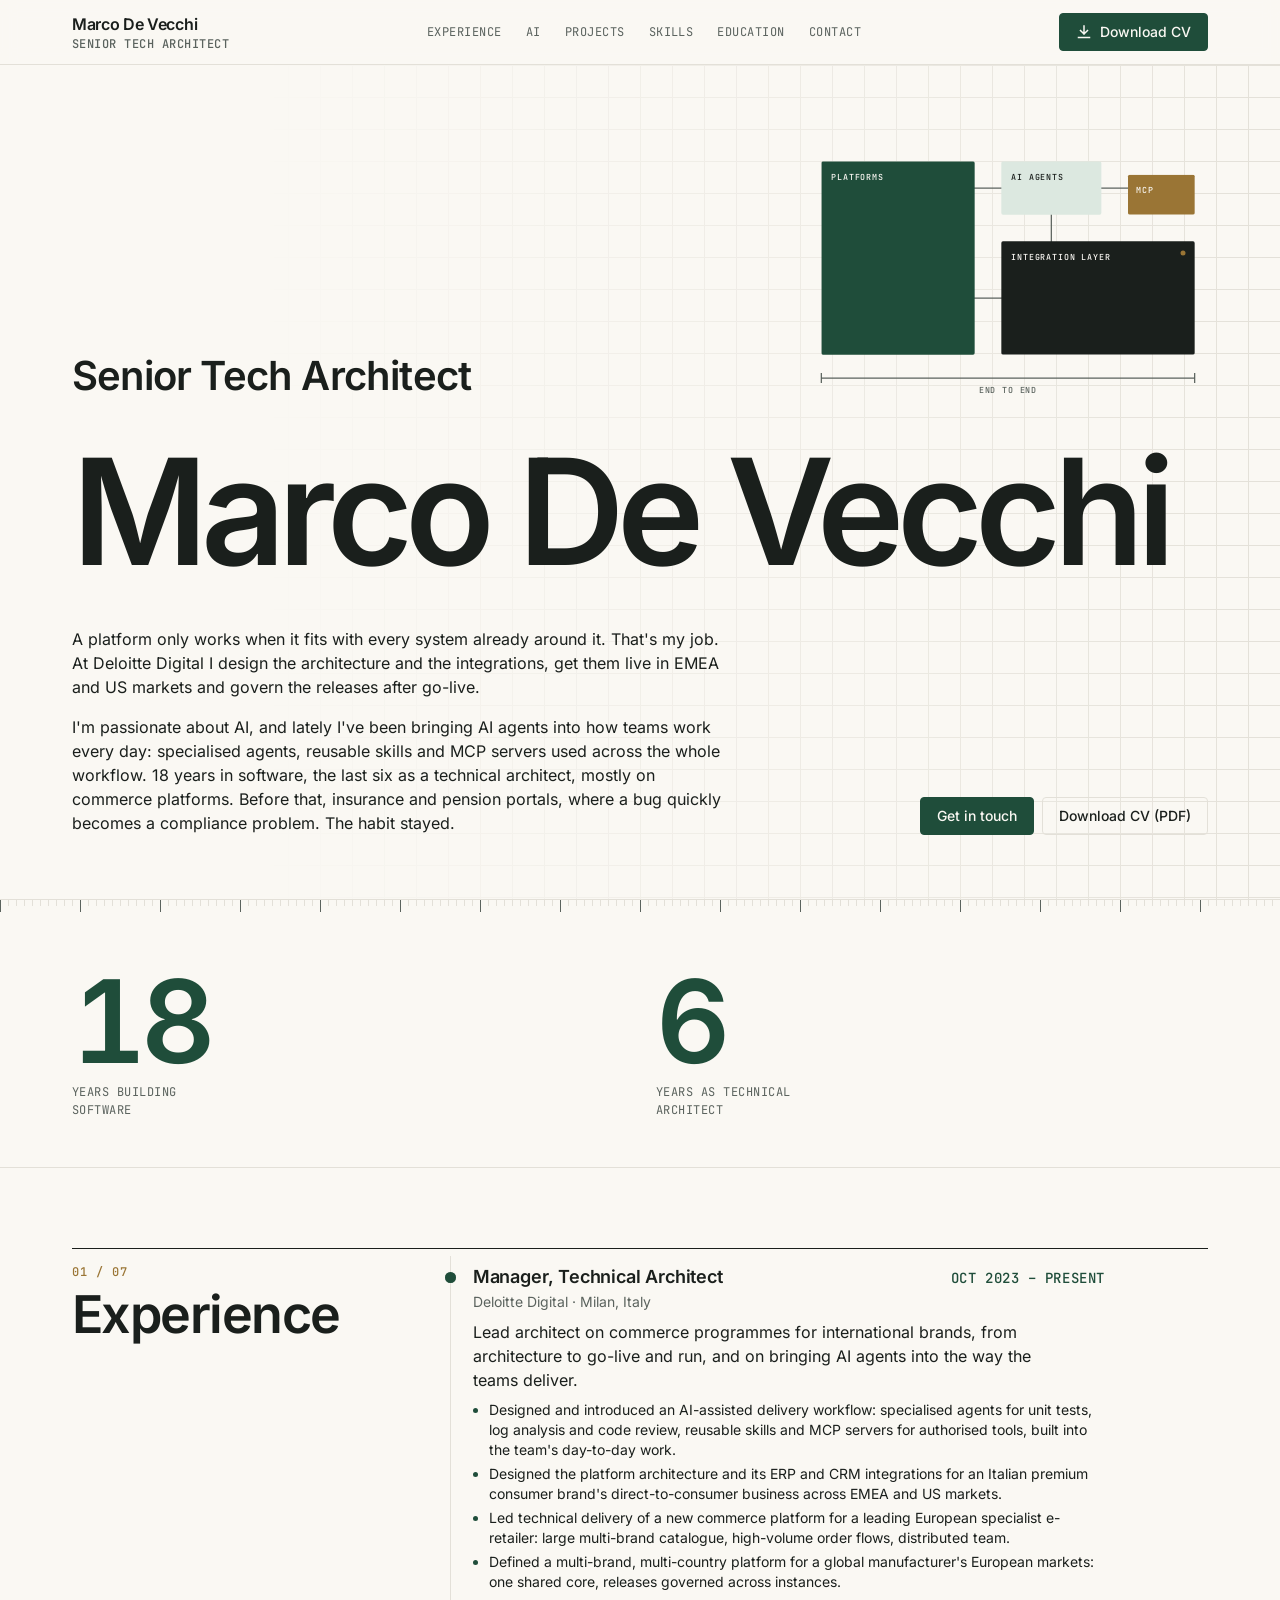
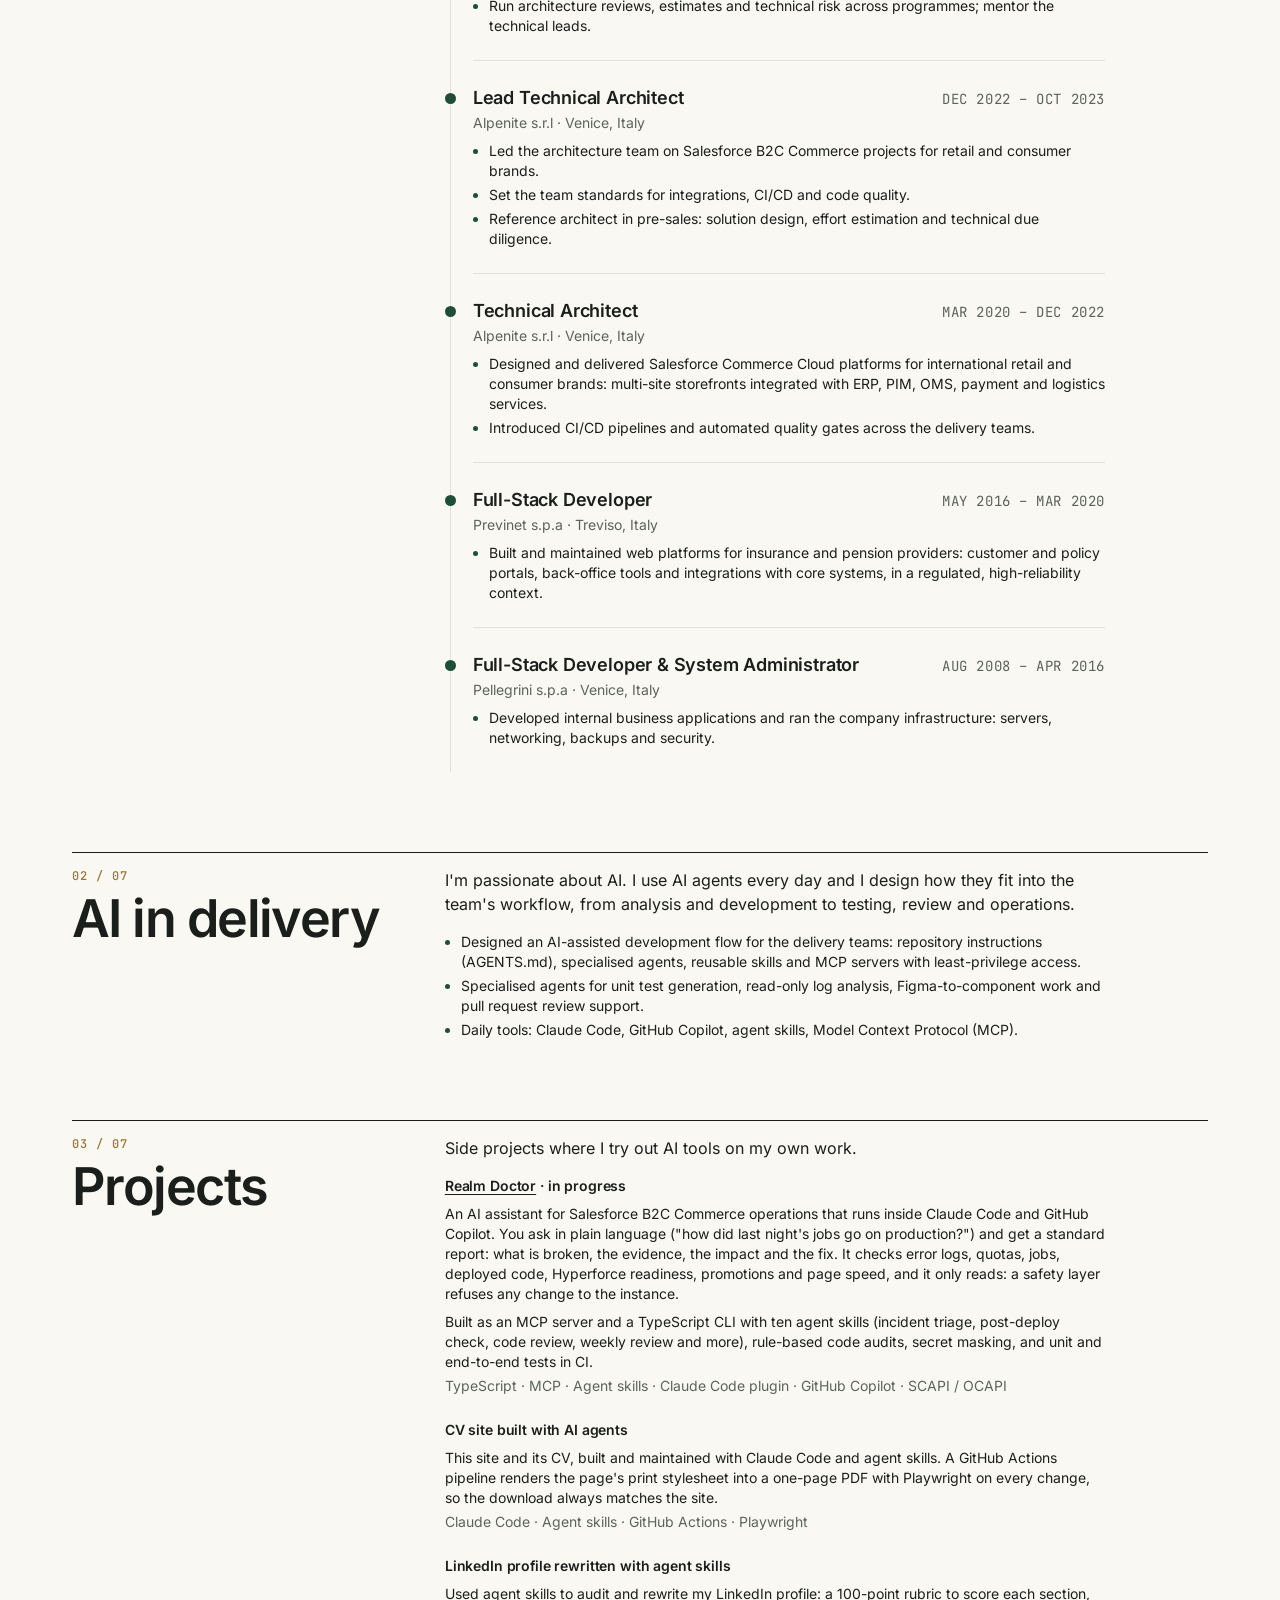
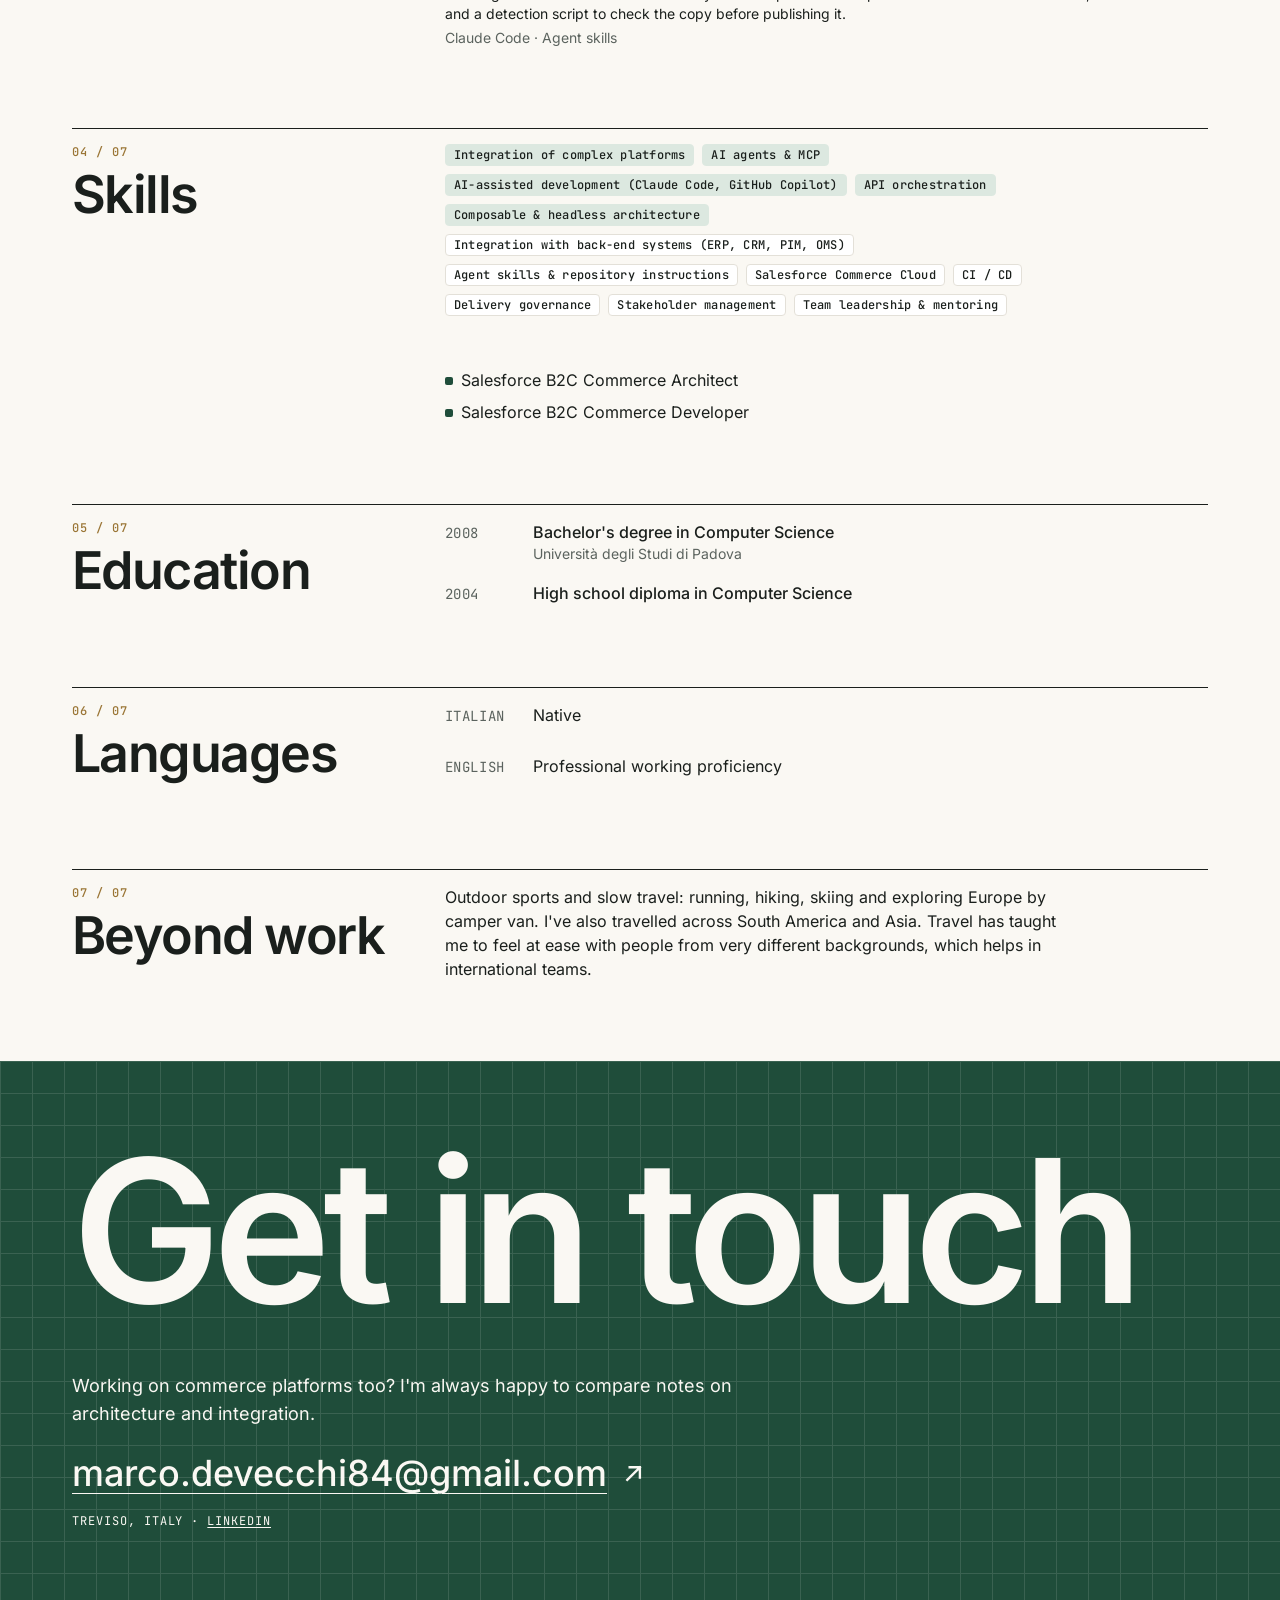
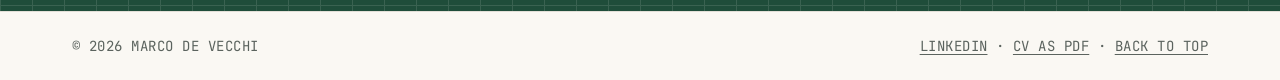
==== index.html @ 1b9f7e07 "Mention Realm Doctor in the PDF Print-only bullet under AI in delivery (the web page already has it " ====
<!doctype html>
<html lang="en">
<head>
  <meta charset="utf-8">
  <meta name="viewport" content="width=device-width, initial-scale=1">
  <title>Marco De Vecchi — Senior Tech Architect</title>
  <meta name="description" content="Marco De Vecchi, Senior Tech Architect at Deloitte Digital. Designs platform architecture and integrations for international brands and brings AI agents into software delivery. 18 years in software.">
  <meta name="author" content="Marco De Vecchi">
  <meta property="og:title" content="Marco De Vecchi — Senior Tech Architect">
  <meta property="og:description" content="Senior Tech Architect at Deloitte Digital: platform architecture, integration and AI-assisted delivery.">
  <meta property="og:type" content="profile">
  <meta property="og:url" content="https://m-devecchi.github.io/">
  <meta property="og:image" content="https://m-devecchi.github.io/og.png">
  <meta property="og:image:width" content="1200">
  <meta property="og:image:height" content="630">
  <meta name="twitter:card" content="summary_large_image">
  <meta name="twitter:title" content="Marco De Vecchi — Senior Tech Architect">
  <meta name="twitter:description" content="Senior Tech Architect at Deloitte Digital: platform architecture, integration and AI-assisted delivery.">
  <meta name="twitter:image" content="https://m-devecchi.github.io/og.png">
  <meta name="theme-color" content="#FAF8F3" media="(prefers-color-scheme: light)">
  <meta name="theme-color" content="#141815" media="(prefers-color-scheme: dark)">
  <link rel="icon" href="data:image/svg+xml,%3Csvg xmlns='http://www.w3.org/2000/svg' viewBox='0 0 32 32'%3E%3Crect width='32' height='32' rx='4' fill='%231F4D3A'/%3E%3Ctext x='16' y='22' text-anchor='middle' font-family='Inter,system-ui,sans-serif' font-size='16' font-weight='600' fill='%23FAF8F3'%3EMD%3C/text%3E%3C/svg%3E">
  <script>if ('IntersectionObserver' in window) document.documentElement.classList.add('js');</script>
  <link rel="stylesheet" href="fonts/inter.css">
  <link rel="stylesheet" href="fonts/jetbrains-mono.css">
  <link rel="stylesheet" href="styles.css">
  <script type="application/ld+json">
  {
    "@context": "https://schema.org",
    "@type": "Person",
    "name": "Marco De Vecchi",
    "jobTitle": "Senior Tech Architect",
    "email": "mailto:marco.devecchi84@gmail.com",
    "url": "https://m-devecchi.github.io/",
    "sameAs": ["https://www.linkedin.com/in/marcodevecchi/"],
    "address": { "@type": "PostalAddress", "addressLocality": "Treviso", "addressCountry": "IT" },
    "worksFor": { "@type": "Organization", "name": "Deloitte Digital" },
    "alumniOf": { "@type": "CollegeOrUniversity", "name": "Università degli Studi di Padova" },
    "knowsAbout": ["Systems integration", "AI agents", "Model Context Protocol", "API orchestration", "Composable architecture", "Salesforce Commerce Cloud", "CI/CD", "Technical leadership"]
  }
  </script>
</head>
<body>
  <a class="skip-link" href="#main">Skip to content</a>

  <header class="topbar">
    <div class="wrap">
      <a class="wordmark" href="#top">Marco De Vecchi<small>Senior Tech Architect</small></a>
      <nav class="nav" aria-label="Sections">
        <a href="#experience">Experience</a>
        <a href="#ai">AI</a>
        <a href="#projects">Projects</a>
        <a href="#skills">Skills</a>
        <a href="#education">Education</a>
        <a href="#contact">Contact</a>
      </nav>
      <a class="btn btn-primary" href="Marco_De_Vecchi_CV.pdf" download>
        <svg viewBox="0 0 16 16" aria-hidden="true"><path class="btn-arrow" d="M8 2v8M4.5 6.5 8 10l3.5-3.5"/><path d="M2.5 13.5h11"/></svg>
        Download CV
      </a>
    </div>
  </header>

  <main id="main">
    <section class="hero" id="top" aria-labelledby="name">
      <div class="hero-grid" aria-hidden="true"></div>
      <div class="hero-cross" aria-hidden="true"><i></i><i></i></div>
      <p class="hero-coords" aria-hidden="true">X 0000 · Y 0000</p>
      <div class="wrap">
        <h1 class="hero-name" id="name"><span class="word"><span>Marco</span></span> <span class="word"><span>De</span></span> <span class="word"><span>Vecchi</span></span></h1>
        <div class="hero-lede">
          <p class="hero-tagline">Senior Tech Architect</p>
        </div>
        <ul class="print-contacts" aria-hidden="true">
          <li>Treviso, Italy</li>
          <li>marco.devecchi84@gmail.com</li>
          <li>m-devecchi.github.io</li>
          <li>linkedin.com/in/marcodevecchi</li>
        </ul>
        <div class="hero-art" aria-hidden="true">
          <svg viewBox="0 0 480 300" width="480" height="300">
            <g data-depth="12">
              <path class="wire" pathLength="1" d="M192 48h48"/>
              <path class="wire" pathLength="1" d="M344 48h48"/>
              <path class="wire" pathLength="1" d="M192 180h48"/>
              <path class="wire" pathLength="1" d="M292 72v48"/>
              <path class="wire" pathLength="1" d="M16 276h448M16 270v12M464 270v12"/>
              <text class="label" x="240" y="294" text-anchor="middle">END TO END</text>
            </g>
            <g data-depth="10"><g class="node brand">
              <rect x="16" y="16" width="184" height="232" rx="2"/>
              <text x="28" y="38">PLATFORMS</text>
            </g></g>
            <g data-depth="18"><g class="node tint">
              <rect x="232" y="16" width="120" height="64" rx="2"/>
              <text x="244" y="38">AI AGENTS</text>
            </g></g>
            <g data-depth="26"><g class="node accent">
              <rect x="384" y="32" width="80" height="48" rx="2"/>
              <text x="394" y="54">MCP</text>
            </g></g>
            <g data-depth="14"><g class="node deep">
              <rect x="232" y="112" width="232" height="136" rx="2"/>
              <text x="244" y="134">INTEGRATION LAYER</text>
              <circle class="led" cx="450" cy="126" r="3"/>
            </g></g>
          </svg>
        </div>
        <div class="hero-body">
          <div class="hero-copy">
            <p class="hero-summary">
              A platform only works when it fits with every system already around it. That's my job.
              At Deloitte Digital I design the architecture and the integrations, get them live in EMEA
              and US markets and govern the releases after go-live.
            </p>
            <p class="hero-summary">
              I'm passionate about AI, and lately I've been bringing AI agents into how teams work every day:
              specialised agents, reusable skills and MCP servers used across the whole workflow.
              18 years in software, the last six as a technical architect, mostly on commerce platforms. Before that,
              insurance and pension portals, where a bug quickly becomes a compliance problem. The habit stayed.
            </p>
          </div>
          <div class="hero-actions">
            <a class="btn btn-primary" href="mailto:marco.devecchi84@gmail.com">Get in touch</a>
            <a class="btn btn-secondary" href="Marco_De_Vecchi_CV.pdf" download>Download CV (PDF)</a>
          </div>
        </div>
      </div>
    </section>

    <section class="metrics" aria-label="Key figures">
      <div class="wrap">
        <div data-reveal class="metric">
          <span class="metric-value"><span>18</span></span>
          <span class="metric-label">Years building software</span>
        </div>
        <div data-reveal class="metric">
          <span class="metric-value"><span>6</span></span>
          <span class="metric-label">Years as technical architect</span>
        </div>
      </div>
    </section>

    <section class="section" id="experience" aria-labelledby="experience-heading">
      <div class="wrap">
        <h2 data-reveal class="section-heading" id="experience-heading"><span>Experience</span></h2>
        <div class="section-body timeline">
          <article data-reveal class="exp exp-current">
            <div class="exp-head">
              <div>
                <h3 class="exp-role">Manager, Technical Architect</h3>
                <p class="exp-org">Deloitte Digital · Milan, Italy</p>
              </div>
              <p class="exp-period" data-scramble>Oct 2023 – present</p>
            </div>
            <p class="exp-summary">Lead architect on commerce programmes for international brands, from architecture to go-live and run, and on bringing AI agents into the way the teams deliver.</p>
            <ul class="exp-hl">
              <li>Designed and introduced an AI-assisted delivery workflow: specialised agents for unit tests, log analysis and code review, reusable skills and MCP servers for authorised tools, built into the team's day-to-day work.</li>
              <li>Designed the platform architecture and its ERP and CRM integrations for an Italian premium consumer brand's direct-to-consumer business across EMEA and US markets.</li>
              <li>Led technical delivery of a new commerce platform for a leading European specialist e-retailer: large multi-brand catalogue, high-volume order flows, distributed team.</li>
              <li>Defined a multi-brand, multi-country platform for a global manufacturer's European markets: one shared core, releases governed across instances.</li>
              <li>Run architecture reviews, estimates and technical risk across programmes; mentor the technical leads.</li>
            </ul>
          </article>
          <article data-reveal class="exp">
            <div class="exp-head">
              <div>
                <h3 class="exp-role">Lead Technical Architect</h3>
                <p class="exp-org">Alpenite s.r.l · Venice, Italy</p>
              </div>
              <p class="exp-period" data-scramble>Dec 2022 – Oct 2023</p>
            </div>
            <ul class="exp-hl">
              <li>Led the architecture team on Salesforce B2C Commerce projects for retail and consumer brands.</li>
              <li>Set the team standards for integrations, CI/CD and code quality.</li>
              <li>Reference architect in pre-sales: solution design, effort estimation and technical due diligence.</li>
            </ul>
          </article>
          <article data-reveal class="exp">
            <div class="exp-head">
              <div>
                <h3 class="exp-role">Technical Architect</h3>
                <p class="exp-org">Alpenite s.r.l · Venice, Italy</p>
              </div>
              <p class="exp-period" data-scramble>Mar 2020 – Dec 2022</p>
            </div>
            <ul class="exp-hl">
              <li>Designed and delivered Salesforce Commerce Cloud platforms for international retail and consumer brands: multi-site storefronts integrated with ERP, PIM, OMS, payment and logistics services.</li>
              <li>Introduced CI/CD pipelines and automated quality gates across the delivery teams.</li>
            </ul>
          </article>
          <article data-reveal class="exp exp-older">
            <div class="exp-head">
              <div>
                <h3 class="exp-role">Full-Stack Developer</h3>
                <p class="exp-org">Previnet s.p.a · Treviso, Italy</p>
              </div>
              <p class="exp-period" data-scramble>May 2016 – Mar 2020</p>
            </div>
            <ul class="exp-hl">
              <li>Built and maintained web platforms for insurance and pension providers: customer and policy portals, back-office tools and integrations with core systems, in a regulated, high-reliability context.</li>
            </ul>
          </article>
          <article data-reveal class="exp exp-older">
            <div class="exp-head">
              <div>
                <h3 class="exp-role">Full-Stack Developer &amp; System Administrator</h3>
                <p class="exp-org">Pellegrini s.p.a · Venice, Italy</p>
              </div>
              <p class="exp-period" data-scramble>Aug 2008 – Apr 2016</p>
            </div>
            <ul class="exp-hl">
              <li>Developed internal business applications and ran the company infrastructure: servers, networking, backups and security.</li>
            </ul>
          </article>
        </div>
      </div>
    </section>

    <section class="section" id="ai" aria-labelledby="ai-heading">
      <div class="wrap">
        <h2 data-reveal class="section-heading" id="ai-heading"><span>AI in delivery</span></h2>
        <div class="section-body">
          <p data-reveal class="ai-lede print-skip">I'm passionate about AI. I use AI agents every day and I design how they fit into the team's workflow, from analysis and development to testing, review and operations.</p>
          <ul data-reveal class="exp-hl">
            <li>Designed an AI-assisted development flow for the delivery teams: repository instructions (AGENTS.md), specialised agents, reusable skills and MCP servers with least-privilege access.</li>
            <li>Specialised agents for unit test generation, read-only log analysis, Figma-to-component work and pull request review support.</li>
            <li class="print-only">Side project, in progress: Realm Doctor, an AI assistant for SFCC operations in Claude Code and Copilot (MCP server, agent skills, read-only).</li>
            <li class="print-skip">Daily tools: Claude Code, GitHub Copilot, agent skills, Model Context Protocol (MCP).</li>
          </ul>
        </div>
      </div>
    </section>

    <section class="section print-skip" id="projects" aria-labelledby="projects-heading">
      <div class="wrap">
        <h2 data-reveal class="section-heading" id="projects-heading"><span>Projects</span></h2>
        <div class="section-body">
          <p data-reveal class="ai-lede">Side projects where I try out AI tools on my own work.</p>
          <div data-reveal class="project">
            <h3 class="subhead"><a href="https://github.com/m-devecchi/Realm-doctor">Realm Doctor</a> · in progress</h3>
            <p class="project-desc">An AI assistant for Salesforce B2C Commerce operations that runs inside Claude Code and GitHub Copilot. You ask in plain language ("how did last night's jobs go on production?") and get a standard report: what is broken, the evidence, the impact and the fix. It checks error logs, quotas, jobs, deployed code, Hyperforce readiness, promotions and page speed, and it only reads: a safety layer refuses any change to the instance.</p>
            <p class="project-desc">Built as an MCP server and a TypeScript CLI with ten agent skills (incident triage, post-deploy check, code review, weekly review and more), rule-based code audits, secret masking, and unit and end-to-end tests in CI.</p>
            <p class="exp-org">TypeScript · MCP · Agent skills · Claude Code plugin · GitHub Copilot · SCAPI / OCAPI</p>
          </div>
          <div data-reveal class="project">
            <h3 class="subhead">CV site built with AI agents</h3>
            <p class="project-desc">This site and its CV, built and maintained with Claude Code and agent skills. A GitHub Actions pipeline renders the page's print stylesheet into a one-page PDF with Playwright on every change, so the download always matches the site.</p>
            <p class="exp-org">Claude Code · Agent skills · GitHub Actions · Playwright</p>
          </div>
          <div data-reveal class="project">
            <h3 class="subhead">LinkedIn profile rewritten with agent skills</h3>
            <p class="project-desc">Used agent skills to audit and rewrite my LinkedIn profile: a 100-point rubric to score each section, and a detection script to check the copy before publishing it.</p>
            <p class="exp-org">Claude Code · Agent skills</p>
          </div>
        </div>
      </div>
    </section>

    <section class="section" id="skills" aria-labelledby="skills-heading">
      <div class="wrap">
        <h2 data-reveal class="section-heading" id="skills-heading"><span>Skills</span></h2>
        <div class="section-body">
          <ul data-reveal-children class="tags" aria-label="Skills">
            <li class="tag tag-core">Integration of complex platforms</li>
            <li class="tag tag-core">AI agents &amp; MCP</li>
            <li class="tag tag-core">AI-assisted development (Claude Code, GitHub Copilot)</li>
            <li class="tag tag-core">API orchestration</li>
            <li class="tag tag-core">Composable &amp; headless architecture</li>
            <li class="tag">Integration with back-end systems (ERP, CRM, PIM, OMS)</li>
            <li class="tag">Agent skills &amp; repository instructions</li>
            <li class="tag">Salesforce Commerce Cloud</li>
            <li class="tag">CI / CD</li>
            <li class="tag">Delivery governance</li>
            <li class="tag">Stakeholder management</li>
            <li class="tag">Team leadership &amp; mentoring</li>
          </ul>
          <h3 data-reveal class="subhead">Certifications</h3>
          <ul data-reveal class="cert-list">
            <li>Salesforce B2C Commerce Architect</li>
            <li>Salesforce B2C Commerce Developer</li>
          </ul>
        </div>
      </div>
    </section>

    <section class="section" id="education" aria-labelledby="education-heading">
      <div class="wrap">
        <h2 data-reveal class="section-heading" id="education-heading"><span>Education</span></h2>
        <div class="section-body rows">
          <div data-reveal class="row">
            <span class="row-key" data-scramble>2008</span>
            <div>
              <p class="row-title">Bachelor's degree in Computer Science</p>
              <p class="row-sub">Università degli Studi di Padova</p>
            </div>
          </div>
          <div data-reveal class="row">
            <span class="row-key" data-scramble>2004</span>
            <div>
              <p class="row-title">High school diploma in Computer Science</p>
            </div>
          </div>
        </div>
      </div>
    </section>

    <section class="section" id="languages" aria-labelledby="languages-heading">
      <div class="wrap">
        <h2 data-reveal class="section-heading" id="languages-heading"><span>Languages</span></h2>
        <div class="section-body rows">
          <div data-reveal class="row"><span class="row-key" data-scramble>Italian</span><p>Native</p></div>
          <div data-reveal class="row"><span class="row-key" data-scramble>English</span><p>Professional working proficiency</p></div>
        </div>
      </div>
    </section>

    <section class="section" id="interests" aria-labelledby="interests-heading">
      <div class="wrap">
        <h2 data-reveal class="section-heading" id="interests-heading"><span>Beyond work</span></h2>
        <div class="section-body">
          <p data-reveal>
            Outdoor sports and slow travel: running, hiking, skiing and exploring Europe by camper van.
            I've also travelled across South America and Asia. Travel has taught me to feel at ease with people
            from very different backgrounds, which helps in international teams.
          </p>
        </div>
      </div>
    </section>

    <section class="cta" id="contact" aria-labelledby="contact-heading">
      <div class="wrap">
        <h2 data-reveal class="cta-heading" id="contact-heading"><span>Get in touch</span></h2>
        <p data-reveal class="cta-lede">Working on commerce platforms too? I'm always happy to compare notes on architecture and integration.</p>
        <p data-reveal>
          <a class="cta-mail" href="mailto:marco.devecchi84@gmail.com">
            marco.devecchi84@gmail.com
            <svg viewBox="0 0 16 16" aria-hidden="true"><path d="M4 12 12 4M5.5 4H12v6.5"/></svg>
          </a>
        </p>
        <p data-reveal class="cta-meta">Treviso, Italy · <a href="https://www.linkedin.com/in/marcodevecchi/">LinkedIn</a></p>
      </div>
    </section>
  </main>

  <footer class="footer">
    <div class="wrap">
      <span>© <span id="year">2026</span> Marco De Vecchi</span>
      <span><a href="https://www.linkedin.com/in/marcodevecchi/">LinkedIn</a> · <a href="Marco_De_Vecchi_CV.pdf" download>CV as PDF</a> · <a href="#top">Back to top</a></span>
    </div>
  </footer>
  <script>
    document.getElementById('year').textContent = new Date().getFullYear();

    if (document.documentElement.classList.contains('js')) {
      const calm = matchMedia('(prefers-reduced-motion: reduce)');

      // Mono labels decode from noise when they first appear
      const glyphs = 'ABCDEFGHJKLMNPQRSTUVWXYZ0123456789/_#';
      function scramble(el) {
        if (calm.matches) return;
        const text = el.textContent, start = performance.now(), duration = 500 + text.length * 20;
        let last = 0;
        (function tick(now) {
          const done = Math.floor((now - start) / duration * text.length);
          if (done >= text.length) { el.textContent = text; return; }
          if (now - last > 40) {
            last = now;
            el.textContent = text.slice(0, done) + [...text.slice(done)]
              .map((ch) => /\s/.test(ch) ? ch : glyphs[Math.random() * glyphs.length | 0]).join('');
          }
          requestAnimationFrame(tick);
        })(start);
      }

      // Reveal on scroll, once. Elements that enter together cascade.
      const revealer = new IntersectionObserver((entries) => {
        let i = 0;
        for (const entry of entries) {
          if (!entry.isIntersecting) continue;
          entry.target.style.transitionDelay = `${Math.min(i++, 5) * 60}ms`;
          entry.target.dataset.visible = '';
          entry.target.querySelectorAll('[data-scramble]').forEach(scramble);
          revealer.unobserve(entry.target);
        }
      }, { rootMargin: '0px 0px -40px 0px', threshold: 0.1 });
      document.querySelectorAll('[data-reveal], [data-reveal-children]').forEach((el) => revealer.observe(el));
      document.querySelectorAll('[data-reveal-children] > *').forEach((el, i) => el.style.setProperty('--i', i));

      // Mark the section being read in the top bar
      const links = new Map([...document.querySelectorAll('.nav a')].map((a) => [a.hash.slice(1), a]));
      const setCurrent = (id) => links.forEach((a, key) => key === id ? a.setAttribute('aria-current', 'true') : a.removeAttribute('aria-current'));
      const spy = new IntersectionObserver((entries) => {
        for (const entry of entries) if (entry.isIntersecting) setCurrent(entry.target.id);
      }, { rootMargin: '-45% 0px -55% 0px' });
      document.querySelectorAll('main > section').forEach((section) => spy.observe(section));
      // Scroll- and pointer-linked motion: the timeline fills as it is read, the diagram
      // drifts in layers, and a drafting crosshair tracks the pointer over the hero
      const hero = document.querySelector('.hero');
      const grid = hero.querySelector('.hero-grid');
      const [crossX, crossY] = hero.querySelectorAll('.hero-cross i');
      const coords = hero.querySelector('.hero-coords');
      const layers = [...document.querySelectorAll('.hero-art [data-depth]')];
      const timeline = document.querySelector('.timeline');
      const fill = timeline.appendChild(Object.assign(document.createElement('span'), { className: 'timeline-fill' }));
      let targetX = 0, targetY = 0, x = 0, y = 0, raf = 0;
      const request = () => { raf ||= requestAnimationFrame(render); };
      function render() {
        raf = 0;
        x += (targetX - x) * 0.1;
        y += (targetY - y) * 0.1;
        const drift = calm.matches ? 0 : scrollY * 0.002;
        for (const layer of layers) {
          const depth = +layer.dataset.depth;
          layer.style.transform = `translate(${(x * depth).toFixed(2)}px, ${((y - drift) * depth).toFixed(2)}px)`;
        }
        const box = timeline.getBoundingClientRect();
        const read = Math.min(1, Math.max(0, (innerHeight * 0.6 - box.top) / box.height));
        fill.style.transform = `scaleY(${read.toFixed(4)})`;
        if (Math.abs(targetX - x) + Math.abs(targetY - y) > 0.002) request();
      }
      addEventListener('scroll', request, { passive: true });
      addEventListener('resize', request);
      hero.addEventListener('pointermove', (event) => {
        if (calm.matches || event.pointerType !== 'mouse') return;
        const box = hero.getBoundingClientRect();
        const px = event.clientX - box.left, py = event.clientY - box.top;
        targetX = px / box.width - 0.5;
        targetY = py / box.height - 0.5;
        grid.style.setProperty('--mx', `${px}px`);
        grid.style.setProperty('--my', `${py}px`);
        crossX.style.transform = `translateX(${px}px)`;
        crossY.style.transform = `translateY(${py}px)`;
        coords.textContent = `X ${String(Math.round(px)).padStart(4, '0')} · Y ${String(Math.round(py)).padStart(4, '0')}`;
        hero.dataset.pointer = '';
        request();
      });
      hero.addEventListener('pointerleave', () => {
        targetX = targetY = 0;
        delete hero.dataset.pointer;
        request();
      });
      request();

      // The last section is too short to reach the middle of the viewport
      addEventListener('scroll', () => {
        if (innerHeight + scrollY >= document.documentElement.scrollHeight - 2) setCurrent('contact');
      }, { passive: true });
    }
  </script>
</body>
</html>
---- fonts/inter.css ----
/* Inter (latin subset), self-hosted. Source: @fontsource/inter 5.1.0, SIL Open Font License (see LICENSE.txt). */
@font-face { font-family: "Inter"; font-style: normal; font-weight: 400; font-display: swap; src: url("inter-latin-400.woff2") format("woff2"); }
@font-face { font-family: "Inter"; font-style: normal; font-weight: 500; font-display: swap; src: url("inter-latin-500.woff2") format("woff2"); }
@font-face { font-family: "Inter"; font-style: normal; font-weight: 600; font-display: swap; src: url("inter-latin-600.woff2") format("woff2"); }
---- fonts/jetbrains-mono.css ----
/* JetBrains Mono (latin subset), self-hosted. Source: @fontsource/jetbrains-mono 5.1.0, SIL Open Font License (see LICENSE-JetBrainsMono.txt). */
@font-face { font-family: "JetBrains Mono"; font-style: normal; font-weight: 400; font-display: swap; src: url("jetbrains-mono-latin-400.woff2") format("woff2"); }
@font-face { font-family: "JetBrains Mono"; font-style: normal; font-weight: 500; font-display: swap; src: url("jetbrains-mono-latin-500.woff2") format("woff2"); }
---- styles.css ----
/* Marco De Vecchi — CV website
   Tokens and rules come from the "Marco DeVecchi" design system:
   neutral-first, one brand green, hairlines instead of shadows, Inter throughout,
   with a system mono for the drafting-style annotations. */

:root {
  color-scheme: light dark;

  /* Colour (light theme) */
  --surface: #FAF8F3;
  --surface-raised: #FFFFFF;
  --ink: #1A1F1C;
  --ink-muted: #5B635E;
  --brand: #1F4D3A;
  --brand-soft: #DCE8E0;
  --on-brand: #FAF8F3;
  --accent: #9A7535;
  --line: #E3E0D8;
  --danger: #B3261E;

  /* Type */
  --font-sans: "Inter", system-ui, -apple-system, "Segoe UI", sans-serif;
  --font-mono: "JetBrains Mono", ui-monospace, "SF Mono", "Cascadia Mono", Menlo, Consolas, monospace;

  /* Spacing (4px base) */
  --space-1: 4px;
  --space-2: 8px;
  --space-4: 16px;
  --space-6: 24px;
  --space-8: 32px;
  --space-12: 48px;
  --space-16: 64px;
  --space-20: 80px;

  /* Radius */
  --radius-sm: 4px;
  --radius-md: 8px;
  --radius-lg: 12px;

  --measure: 66ch;
  --page: 1200px;
  --gutter: var(--space-4);

  /* Motion */
  --ease-out: cubic-bezier(0.23, 1, 0.32, 1);
  --ease-in-out: cubic-bezier(0.77, 0, 0.175, 1);
}

@media (prefers-color-scheme: dark) {
  :root:not([data-theme="light"]) {
    --surface: #141815;
    --surface-raised: #1C211E;
    --ink: #ECEFEA;
    --ink-muted: #A3ABA5;
    --brand: #8FC4A6;
    --brand-soft: #22362C;
    --on-brand: #141815;
    --accent: #D2B27A;
    --line: #2C332F;
    --danger: #F2A7A1;
  }
}

:root[data-theme="dark"] {
  --surface: #141815;
  --surface-raised: #1C211E;
  --ink: #ECEFEA;
  --ink-muted: #A3ABA5;
  --brand: #8FC4A6;
  --brand-soft: #22362C;
  --on-brand: #141815;
  --accent: #D2B27A;
  --line: #2C332F;
  --danger: #F2A7A1;
}

/* ---------- Base ---------- */

*, *::before, *::after { box-sizing: border-box; }

@media (prefers-reduced-motion: no-preference) {
  html { scroll-behavior: smooth; }
}
/* Anchors land below the sticky top bar */
[id] { scroll-margin-top: 80px; }

::selection { background: var(--brand-soft); color: var(--ink); }

body {
  margin: 0;
  font-family: var(--font-sans);
  font-size: 16px;
  line-height: 24px;
  color: var(--ink);
  background: var(--surface);
  -webkit-font-smoothing: antialiased;
  text-rendering: optimizeLegibility;
}

a { color: var(--brand); text-decoration-thickness: 1px; text-underline-offset: 3px; }
a:hover { text-decoration-thickness: 2px; }
a:focus-visible, button:focus-visible {
  outline: 2px solid var(--brand);
  outline-offset: 2px;
  border-radius: var(--radius-sm);
}

h1, h2, h3 { margin: 0; font-weight: 600; letter-spacing: -0.01em; text-wrap: balance; }
p { margin: 0; text-wrap: pretty; }
ul { margin: 0; padding: 0; list-style: none; }

.skip-link {
  position: absolute; left: var(--space-4); top: -100px;
  padding: var(--space-2) var(--space-4);
  background: var(--brand); color: var(--on-brand);
  border-radius: var(--radius-sm); z-index: 10;
}
.skip-link:focus { top: var(--space-4); }

.wrap {
  width: 100%;
  max-width: var(--page);
  margin: 0 auto;
  padding-left: var(--gutter);
  padding-right: var(--gutter);
}
@media (min-width: 720px) {
  :root { --gutter: var(--space-8); }
}

/* ---------- Top bar ---------- */

.topbar {
  position: sticky; top: 0; z-index: 5;
  background: color-mix(in srgb, var(--surface) 92%, transparent);
  backdrop-filter: blur(8px);
  border-bottom: 1px solid var(--line);
}
.topbar .wrap {
  display: flex; align-items: center; justify-content: space-between;
  gap: var(--space-4);
  min-height: 64px;
}
.wordmark {
  font-weight: 600; letter-spacing: -0.02em; color: var(--ink);
  text-decoration: none; white-space: nowrap;
}
.wordmark small {
  display: block; font-size: 12px; line-height: 16px; font-weight: 500;
  color: var(--ink-muted); letter-spacing: 0;
}
.nav { display: none; gap: var(--space-6); }
.nav a {
  position: relative;
  color: var(--ink-muted); text-decoration: none; font-size: 14px; line-height: 20px;
  transition: color 160ms ease;
}
.nav a::after {
  content: ""; position: absolute; left: 0; right: 0; bottom: -4px; height: 1px;
  background: var(--brand);
  transform: scaleX(0); transform-origin: left;
  transition: transform 200ms var(--ease-out);
}
.nav a[aria-current] { color: var(--ink); }
.nav a[aria-current]::after { transform: scaleX(1); }
@media (hover: hover) and (pointer: fine) {
  .nav a:hover { color: var(--brand); }
  .nav a:hover::after { transform: scaleX(1); }
}
@media (min-width: 720px) { .nav { display: flex; } }
/* Narrow phones: the name alone, so the download button always fits */
@media (max-width: 399.98px) { .wordmark small { display: none; } }

/* Buttons, as the design system's Website section describes them */
.btn {
  display: inline-flex; align-items: center; gap: var(--space-2);
  padding: var(--space-2) var(--space-4);
  font: inherit; font-size: 14px; line-height: 20px; font-weight: 500;
  border-radius: var(--radius-sm);
  text-decoration: none; cursor: pointer; white-space: nowrap;
  transition: transform 160ms var(--ease-out), filter 160ms ease, border-color 160ms ease;
}
.btn:active { transform: scale(0.97); }
.btn-primary { background: var(--brand); color: var(--on-brand); border: 1px solid var(--brand); }
.btn-primary:hover { filter: brightness(1.1); }
.btn-secondary { background: transparent; color: var(--ink); border: 1px solid var(--line); }
.btn-secondary:hover { border-color: var(--ink-muted); }
.btn svg { width: 16px; height: 16px; stroke: currentColor; fill: none; stroke-width: 1.5; stroke-linecap: square; }
.btn-arrow { transition: transform 200ms var(--ease-out); }
@media (hover: hover) and (pointer: fine) {
  .btn:hover .btn-arrow { transform: translateY(1.5px); }
}

/* ---------- Hero ---------- */

.hero { position: relative; padding: var(--space-12) 0; border-bottom: 1px solid var(--line); overflow: clip; }
/* Drafting grid, fading out towards the text; a brighter copy follows the pointer */
.hero-grid, .hero-grid::after {
  content: ""; position: absolute; inset: 0; pointer-events: none;
  background-image:
    linear-gradient(var(--grid, var(--line)) 1px, transparent 1px),
    linear-gradient(90deg, var(--grid, var(--line)) 1px, transparent 1px);
  background-size: 32px 32px;
}
.hero-grid {
  -webkit-mask-image: linear-gradient(to left, #000, transparent 80%);
  mask-image: linear-gradient(to left, #000, transparent 80%);
}
.hero-grid::after {
  --grid: var(--brand);
  opacity: 0; transition: opacity 300ms ease;
  -webkit-mask-image: radial-gradient(circle 220px at var(--mx, 50%) var(--my, 50%), #000, transparent);
  mask-image: radial-gradient(circle 220px at var(--mx, 50%) var(--my, 50%), #000, transparent);
}
.hero-cross, .hero-coords { opacity: 0; pointer-events: none; transition: opacity 200ms ease; }
.hero-cross i { position: absolute; top: 0; left: 0; background: var(--brand); opacity: 0.4; }
.hero-cross i:first-child { width: 1px; height: 100%; }
.hero-cross i:last-child { width: 100%; height: 1px; }
.hero-coords {
  position: absolute; top: var(--space-4); right: var(--gutter);
  font-family: var(--font-mono); font-size: 12px; line-height: 16px; letter-spacing: 0.08em;
  color: var(--brand); font-variant-numeric: tabular-nums;
}
@media (hover: hover) and (pointer: fine) {
  .hero[data-pointer] :is(.hero-cross, .hero-coords),
  .hero[data-pointer] .hero-grid::after { opacity: 1; }
}
.hero .wrap { position: relative; display: grid; gap: var(--space-8); }

.hero-name { font-size: 40px; line-height: 44px; letter-spacing: -0.02em; }
.hero-role {
  font-family: var(--font-mono); font-size: 13px; line-height: 20px; font-weight: 500;
  letter-spacing: 0.08em; text-transform: uppercase; color: var(--brand);
}
.hero-role::before {
  content: ""; display: inline-block; width: 8px; height: 8px; margin-right: var(--space-2);
  background: var(--accent);
}
.hero-tagline {
  margin-top: var(--space-2);
  font-size: 24px; line-height: 32px; font-weight: 600; letter-spacing: -0.01em;
  max-width: 24ch;
}
.hero-summary { max-width: var(--measure); color: var(--ink); }
.hero-summary + .hero-summary { margin-top: var(--space-4); }
.hero-actions { display: flex; flex-wrap: wrap; gap: var(--space-2); margin-top: var(--space-8); }

/* Cover art: the design system's modular blocks, drawn as the system diagram they stand for */
.hero-art { display: none; }
.hero-art svg { display: block; width: 100%; height: auto; overflow: visible; }
.hero-art text {
  font-family: var(--font-mono); font-size: 10px; font-weight: 500; letter-spacing: 0.1em;
  fill: var(--ink-muted);
}
.hero-art .brand rect { fill: var(--brand); }
.hero-art .tint rect { fill: var(--brand-soft); }
.hero-art .deep rect { fill: var(--ink); }
.hero-art .accent rect { fill: var(--accent); }
.hero-art .tint text { fill: var(--ink); }
.hero-art :is(.brand, .accent) text { fill: var(--on-brand); }
.hero-art .deep text { fill: var(--surface); }
.hero-art .deep text + text { opacity: 0.6; }
.hero-art .led { fill: var(--accent); }
.hero-art .wire { fill: none; stroke: var(--ink-muted); stroke-width: 1.5; }

@media screen {
  /* The name is set to fill the measure exactly: 7.7 is its width in ems at this tracking, plus a little air */
  .hero-name {
    font-size: calc((min(100vw, var(--page)) - 2 * var(--gutter)) / 7.7);
    line-height: 0.9; letter-spacing: -0.05em; white-space: nowrap;
  }
  /* Each word sits in its own mask so it can rise into view */
  .hero-name .word {
    display: inline-block; overflow: hidden; vertical-align: bottom;
    padding: 0.06em 0.05em 0.06em 0; margin: -0.06em -0.05em -0.06em 0;
  }
  .hero-name .word > span { display: inline-block; }
  .hero-tagline { font-size: clamp(24px, 3.2vw, 40px); line-height: 1.1; letter-spacing: -0.02em; max-width: 20ch; }
}
@media screen and (min-width: 880px) {
  .hero { display: flex; align-items: flex-end; min-height: min(calc(100dvh - 65px), 880px); padding: var(--space-16) 0; }
  .hero .wrap {
    grid-template-columns: minmax(0, 1fr) 400px;
    grid-template-areas: "lede art" "name name" "body body";
    gap: var(--space-12) var(--space-8); align-items: end;
  }
  .hero-name { grid-area: name; }
  .hero-lede { grid-area: lede; }
  .hero-art { display: block; grid-area: art; }
  .hero-body {
    grid-area: body;
    display: grid; grid-template-columns: minmax(0, 1fr) auto; gap: var(--space-8); align-items: end;
  }
  .hero-actions { margin-top: 0; }
}

/* Phones get their own composition rather than the desktop one squeezed: label, diagram,
   then the name stacked on two lines and set to the full width */
@media screen and (max-width: 879.98px) {
  .hero { padding: var(--space-8) 0 var(--space-12); }
  .hero .wrap { gap: var(--space-6); }
  .hero-grid {
    -webkit-mask-image: linear-gradient(to bottom, #000 30%, transparent 75%);
    mask-image: linear-gradient(to bottom, #000 30%, transparent 75%);
  }
  .hero-lede { display: contents; }
  .hero-role { order: 1; }
  .hero-art { display: block; order: 2; max-width: 440px; }
  .hero-art text { font-size: 13px; }
  .hero-name {
    order: 3; margin-top: var(--space-4);
    font-size: min(calc((100vw - 2 * var(--gutter)) / 4.6), 150px); white-space: normal;
  }
  .hero-name .word:first-child { display: block; width: max-content; }
  .hero-tagline { order: 4; margin-top: 0; font-size: clamp(24px, 7vw, 40px); max-width: 20ch; }
  .hero-body { order: 5; }
  .hero-actions .btn { flex: 1 1 100%; justify-content: center; padding: 14px var(--space-4); font-size: 16px; }
}

/* ---------- Metrics ---------- */

.metrics { padding: var(--space-8) 0; border-bottom: 1px solid var(--line); }
.metrics .wrap {
  display: grid; grid-template-columns: repeat(auto-fit, minmax(160px, 1fr));
  gap: var(--space-6) var(--space-8);
}
.metric { display: flex; flex-direction: column; gap: var(--space-1); }
.metric-value {
  font-size: 32px; line-height: 40px; font-weight: 600; letter-spacing: -0.02em;
  color: var(--brand); font-variant-numeric: tabular-nums;
}
.metric-accent .metric-value { color: var(--accent); }
.metric-label { font-size: 12px; line-height: 16px; font-weight: 500; color: var(--ink-muted); }
@media screen {
  .metrics { position: relative; padding: var(--space-16) 0 var(--space-12); }
  /* A ruler along the top edge */
  .metrics::before {
    content: ""; position: absolute; top: 0; left: 0; right: 0; height: 12px;
    background:
      repeating-linear-gradient(90deg, var(--ink-muted) 0 1px, transparent 1px 80px) 0 0 / 100% 12px no-repeat,
      repeating-linear-gradient(90deg, var(--line) 0 1px, transparent 1px 8px) 0 0 / 100% 6px no-repeat;
  }
  .metrics .wrap { grid-template-columns: repeat(auto-fit, minmax(140px, 1fr)); }
  .metric-value {
    display: block; overflow: hidden;
    font-size: clamp(64px, 9vw, 120px); line-height: 1; letter-spacing: -0.05em;
  }
  .metric-value > span { display: block; }
  .metric-label {
    font-family: var(--font-mono); font-size: 12px; line-height: 18px; font-weight: 400;
    letter-spacing: 0.04em; text-transform: uppercase; max-width: 24ch;
  }
}
@media screen and (max-width: 719.98px) {
  .metrics .wrap { grid-template-columns: 1fr 1fr; gap: var(--space-8) var(--space-4); }
  .metric-value { font-size: 24vw; }
}

/* ---------- Sections ---------- */

.section { padding: var(--space-12) 0 0; }
.section:last-of-type { padding-bottom: var(--space-12); }
.section .wrap {
  display: grid; gap: var(--space-4);
}
@media (min-width: 880px) {
  .section .wrap { grid-template-columns: 240px minmax(0, 1fr); gap: var(--space-8); }
}

.section-heading {
  padding-top: var(--space-2);
  border-top: 1px solid var(--line);
  font-size: 12px; line-height: 16px; font-weight: 600;
  letter-spacing: 0.08em; text-transform: uppercase; color: var(--ink-muted);
}
.section-body { max-width: var(--measure); }

/* On screen the headings become display type, numbered, and stay put while their section scrolls by */
@media screen {
  main { counter-reset: section; }
  .section { padding-top: var(--space-16); counter-increment: section; }
  .section-heading {
    overflow: hidden; padding: var(--space-4) 0 0.15em;
    font-size: clamp(32px, 4.4vw, 52px); line-height: 1.05;
    letter-spacing: -0.03em; text-transform: none; color: var(--ink);
  }
  .section .wrap { position: relative; }
  .section .wrap::before {
    content: ""; position: absolute; top: 0; left: var(--gutter); right: var(--gutter); height: 1px;
    background: var(--ink);
  }
  .section-heading, .section-body { border-top: 0; }
  .section-heading::before {
    content: counter(section, decimal-leading-zero) " / 07";
    display: block; margin-bottom: var(--space-2);
    font-family: var(--font-mono); font-weight: 500;
    font-size: 12px; line-height: 16px; letter-spacing: 0.08em;
    color: var(--accent); font-variant-numeric: tabular-nums;
  }
  .section-heading > span, .cta-heading > span { display: block; }
  .tag {
    padding: 6px 12px; border-radius: 2px;
    font-family: var(--font-mono); font-size: 12px; line-height: 20px; letter-spacing: 0.02em;
  }
  .tag-core { background: var(--brand); border-color: var(--brand); color: var(--on-brand); }
  .exp-period, .row-key, .nav a, .wordmark small, .footer {
    font-family: var(--font-mono); font-size: 12px; letter-spacing: 0.04em; text-transform: uppercase;
  }
  .row { grid-template-columns: 88px minmax(0, 1fr); }
}
@media screen and (max-width: 879.98px) {
  .section-heading { font-size: clamp(40px, 12vw, 56px); }
  .section-body { padding-top: var(--space-2); }
}
@media screen and (min-width: 880px) {
  .section { padding-top: var(--space-20); }
  .section .wrap { grid-template-columns: minmax(240px, 30%) minmax(0, 1fr); }
  .section-heading { position: sticky; top: 88px; align-self: start; }
  .section-body { padding-top: var(--space-4); }
}

/* Experience */
.exp { padding: var(--space-6) 0; }
.exp:first-child { padding-top: 0; }
.exp + .exp { border-top: 1px solid var(--line); }
.exp-head { display: flex; justify-content: space-between; align-items: baseline; gap: var(--space-4); flex-wrap: wrap; }
.exp-role { font-size: 18px; line-height: 26px; }
.exp-org { font-size: 14px; line-height: 20px; color: var(--ink-muted); margin-top: 2px; }
.exp-period {
  flex: none; font-size: 14px; line-height: 20px; color: var(--ink-muted);
  font-variant-numeric: tabular-nums;
}
.exp-current .exp-period { color: var(--brand); font-weight: 500; }
.exp-summary { margin-top: var(--space-2); }
.exp-hl { margin: var(--space-2) 0 0; padding-left: var(--space-4); list-style: disc; font-size: 14px; line-height: 20px; }
.exp-hl li { margin-top: var(--space-1); }
.exp-hl li::marker { color: var(--brand); }

/* Skills */
.tags { display: flex; flex-wrap: wrap; gap: var(--space-2); }
.tag {
  display: inline-block; padding: 2px var(--space-2);
  border: 1px solid var(--line); border-radius: var(--radius-sm);
  font-size: 12px; line-height: 16px; font-weight: 500;
  color: var(--ink); background: var(--surface-raised);
}
.tag-core { background: var(--brand-soft); border-color: var(--brand-soft); }
.tags + .subhead { margin-top: var(--space-6); }
.ai-lede { margin-bottom: var(--space-4); }
.print-only { display: none; }
.project + .project { margin-top: var(--space-6); }
.project-desc { font-size: 14px; line-height: 20px; }
.project .exp-org { margin-top: var(--space-1); }
.project-desc + .project-desc { margin-top: var(--space-2); }
.project .subhead a { color: inherit; text-decoration: underline; text-underline-offset: 3px; }
.subhead { font-size: 14px; line-height: 20px; font-weight: 600; margin-bottom: var(--space-2); }

/* Simple definition rows: education, languages, certifications */
.rows { display: grid; gap: var(--space-4); }
.row { display: grid; grid-template-columns: 72px minmax(0, 1fr); gap: var(--space-4); align-items: baseline; }
.row-key { font-size: 14px; line-height: 20px; color: var(--ink-muted); font-variant-numeric: tabular-nums; }
.row-title { font-weight: 500; }
.row-sub { font-size: 14px; line-height: 20px; color: var(--ink-muted); }

.cert-list li { display: flex; gap: var(--space-2); align-items: baseline; }
.cert-list li + li { margin-top: var(--space-2); }
.cert-list li::before {
  content: ""; flex: none; width: 8px; height: 8px; margin-top: 2px;
  background: var(--brand); border-radius: 2px; align-self: center;
}

/* Contact: the closing band */
.cta { padding-top: var(--space-12); }
.cta-heading {
  margin-bottom: var(--space-2);
  font-size: 12px; line-height: 16px; font-weight: 600;
  letter-spacing: 0.08em; text-transform: uppercase; color: var(--ink-muted);
}
.cta-mail svg {
  width: 0.7em; height: 0.7em; flex: none;
  stroke: currentColor; fill: none; stroke-width: 1.5; stroke-linecap: square;
  transition: transform 200ms var(--ease-out);
}
.cta-meta { font-size: 14px; line-height: 20px; color: var(--ink-muted); }
.cta-meta a { color: inherit; text-underline-offset: 0.2em; }
.cta-lede { max-width: var(--measure); margin-bottom: var(--space-4); }
.print-contacts { display: none; }
@media screen {
  .cta {
    margin-top: var(--space-20); padding: var(--space-20) 0;
    background: var(--brand); color: var(--on-brand);
    position: relative; overflow: hidden;
  }
  .cta::before {
    content: ""; position: absolute; inset: 0; pointer-events: none; opacity: 0.12;
    background-image:
      linear-gradient(var(--on-brand) 1px, transparent 1px),
      linear-gradient(90deg, var(--on-brand) 1px, transparent 1px);
    background-size: 32px 32px;
  }
  .cta .wrap { position: relative; }
  /* Same fitting as the name: 5.7 is this line's width in ems */
  .cta-heading {
    overflow: hidden; margin-bottom: var(--space-6); padding-bottom: 0.14em;
    font-size: calc((min(100vw, var(--page)) - 2 * var(--gutter)) / 5.7);
    line-height: 0.9; letter-spacing: -0.04em; text-transform: none; color: inherit;
    white-space: nowrap;
  }
  .cta-mail {
    display: inline-flex; align-items: center; gap: 0.4em;
    font-size: clamp(18px, 5.6vw, 36px); line-height: 1.2; font-weight: 500;
    color: inherit; text-underline-offset: 0.2em;
  }
  .cta-meta {
    margin-top: var(--space-4); color: inherit; opacity: 0.75;
    font-family: var(--font-mono); font-size: 12px; letter-spacing: 0.08em; text-transform: uppercase;
  }
  .cta-lede { margin-bottom: var(--space-6); font-size: 18px; line-height: 28px; opacity: 0.9; }
  .cta a:focus-visible { outline-color: currentColor; }
  .cta ::selection { background: var(--on-brand); color: var(--brand); }
  @media (max-width: 719.98px) {
    .cta { padding: var(--space-16) 0 var(--space-20); }
    .cta-heading { margin-bottom: var(--space-4); }
  }
  .footer { border-top: 0; }
}
@media (hover: hover) and (pointer: fine) {
  .cta-mail:hover svg { transform: translate(3px, -3px); }
}

/* ---------- Footer ---------- */

.footer { border-top: 1px solid var(--line); padding: var(--space-6) 0; }
.footer .wrap {
  display: flex; flex-wrap: wrap; justify-content: space-between; gap: var(--space-2);
  font-size: 14px; line-height: 20px; color: var(--ink-muted);
}
.footer a { color: inherit; }
.footer a:hover { color: var(--brand); }

/* ---------- Motion ----------
   Screen only, so print always gets the full page. Opacity carries every entrance;
   movement is added on top only when the reader hasn't asked for less of it. */

@keyframes enter { from { opacity: 0; transform: translate(var(--dx, 0px), var(--dy, 0px)); } }
@keyframes curtain { from { transform: scaleY(1); } }
@keyframes word-up { from { transform: translateY(110%); } }
@keyframes draw { from { stroke-dashoffset: 1; } }
@keyframes ping { to { transform: scale(3.2); opacity: 0; } }
@keyframes progress { to { transform: scaleX(1); } }
@keyframes blink { 50% { opacity: 0.15; } }
@keyframes sink { to { transform: translateY(18%); opacity: 0.15; } }

@media screen {
  /* Hero: the copy fades in after the curtain while the cover art assembles */
  .hero-name, .hero-role, .hero-tagline, .hero-summary, .hero-actions {
    animation: enter 900ms var(--ease-out) both;
  }
  .hero-name { animation-delay: 450ms; }
  .hero-role { animation-delay: 700ms; }
  .hero-tagline { animation-delay: 780ms; }
  .hero-summary { animation-delay: 860ms; }
  .hero-summary + .hero-summary { animation-delay: 920ms; }
  .hero-actions { animation-delay: 980ms; }

  .hero-art .node { animation: enter 1000ms var(--ease-out) both; }
  .hero-art .brand { animation-delay: 600ms; }
  .hero-art .tint { animation-delay: 720ms; }
  .hero-art .deep { animation-delay: 820ms; }
  .hero-art .accent { animation-delay: 940ms; }
  .hero-art .label { animation: enter 600ms var(--ease-out) 1900ms both; }

  /* Scroll reveals, switched on by the script at the end of the page */
  .js [data-reveal],
  .js [data-reveal-children] > * {
    opacity: 0;
    transition: opacity 700ms var(--ease-out), transform 900ms var(--ease-out);
  }
  .js [data-reveal-children] > * { transition-delay: calc(var(--i, 0) * 40ms); }
  .js [data-reveal][data-visible],
  .js [data-reveal-children][data-visible] > * { opacity: 1; }

  /* Experience as a timeline: a rail that fills as it is read, a marker per role */
  .timeline { position: relative; padding-left: 28px; }
  .timeline::before, .timeline-fill {
    content: ""; position: absolute; top: 8px; bottom: 0; left: 5px; width: 1px;
    background: var(--line);
  }
  .timeline-fill {
    left: 4px; width: 3px; border-radius: 2px; background: var(--brand);
    transform: scaleY(0); transform-origin: top;
  }
  .exp { position: relative; }
  .exp::before, .exp-current::after {
    content: ""; position: absolute; z-index: 1; left: -28px; top: 32px;
    width: 11px; height: 11px; border-radius: 50%;
  }
  .exp:first-child::before, .exp-current:first-child::after { top: 8px; }
  .exp::before {
    background: var(--surface); border: 2px solid var(--line);
    transition: background-color 400ms ease 300ms, border-color 400ms ease 300ms;
  }
  .js .exp[data-visible]::before, .exp-current::before { background: var(--brand); border-color: var(--brand); }
  .exp-current::after { background: var(--brand); opacity: 0; }

  /* Reading progress along the bottom edge of the top bar */
  @supports (animation-timeline: scroll()) {
    .topbar::after {
      content: ""; position: absolute; left: 0; right: 0; bottom: -1px; height: 2px;
      background: var(--brand);
      transform: scaleX(0); transform-origin: left;
      animation: progress linear both;
      animation-timeline: scroll(root);
    }
  }
}

@media screen and (prefers-reduced-motion: no-preference) {
  /* A curtain in the brand colour lifts off the page on load */
  body::before {
    content: ""; position: fixed; inset: 0; z-index: 20; pointer-events: none;
    background: var(--brand);
    transform: scaleY(0); transform-origin: top;
    animation: curtain 800ms var(--ease-in-out) 100ms both;
  }

  .hero-name { animation-name: none; }
  .hero-name .word > span { animation: word-up 1100ms var(--ease-out) both; }
  .hero-name .word:nth-child(1) > span { animation-delay: 500ms; }
  .hero-name .word:nth-child(2) > span { animation-delay: 590ms; }
  .hero-name .word:nth-child(3) > span { animation-delay: 680ms; }

  .hero-role, .hero-tagline, .hero-summary, .hero-actions { --dy: 32px; }
  .hero-art .brand { --dy: 80px; }
  .hero-art .tint { --dy: -60px; }
  .hero-art .deep { --dx: 80px; }
  .hero-art .accent { --dx: -48px; --dy: -24px; }

  .hero-art .wire { stroke-dasharray: 1; animation: draw 700ms var(--ease-in-out) both; }
  .hero-art .wire:nth-of-type(1) { animation-delay: 1300ms; }
  .hero-art .wire:nth-of-type(2) { animation-delay: 1400ms; }
  .hero-art .wire:nth-of-type(3) { animation-delay: 1500ms; }
  .hero-art .wire:nth-of-type(4) { animation-delay: 1600ms; }
  .hero-art .wire:nth-of-type(5) { animation-delay: 1700ms; animation-duration: 1100ms; }
  .hero-art .led { animation: blink 1.6s steps(2, jump-none) infinite; }

  /* Rules are drawn, not shown: section lines and the ruler extend from the left */
  .js .section .wrap::before { transform: scaleX(0); transform-origin: left; transition: transform 1200ms var(--ease-in-out); }
  .js .section:has([data-visible]) .wrap::before { transform: none; }
  .js .metrics::before { clip-path: inset(0 100% 0 0); transition: clip-path 1400ms var(--ease-in-out); }
  .js .metrics:has([data-visible])::before { clip-path: inset(0); }

  /* The name sinks back and dims as the hero scrolls away */
  @supports (animation-timeline: scroll()) {
    .hero-name {
      animation: sink linear both;
      animation-timeline: scroll(root);
      animation-range: 0 100vh;
    }
  }

  .js [data-reveal] { transform: translateY(32px); }
  .js [data-reveal-children] > * { transform: translateY(16px) scale(0.85); }
  .js [data-reveal][data-visible],
  .js [data-reveal-children][data-visible] > * { transform: none; }

  @media (max-width: 719.98px) {
    .js [data-reveal], .js [data-reveal-children] > * { transition-duration: 450ms, 600ms; }
    .js [data-reveal]:not([data-visible]) { transform: translateY(20px); }
  }

  /* Headings and figures rise out of a mask instead of fading */
  .js .section-heading[data-reveal], .js .cta-heading[data-reveal], .js .metric[data-reveal] { opacity: 1; transform: none; }
  .js .section-heading > span, .js .cta-heading > span, .js .metric-value > span {
    transform: translateY(115%);
    transition: transform 1000ms var(--ease-out);
  }
  .js .metric-label { opacity: 0; transition: opacity 700ms var(--ease-out) 300ms; }
  .js .metric:nth-child(2) .metric-value > span { transition-delay: 90ms; }
  .js .metric:nth-child(3) .metric-value > span { transition-delay: 180ms; }
  .js .metric:nth-child(4) .metric-value > span { transition-delay: 270ms; }
  .js [data-visible] > span, .js [data-visible] .metric-value > span { transform: none; }
  .js [data-visible] .metric-label { opacity: 1; }

  .exp-current::after { opacity: 0.5; animation: ping 2.4s var(--ease-out) infinite; }
}

/* ---------- Print: the page becomes the CV ---------- */

@media print {
  @page { size: A4; margin: 16mm 18mm; }
  :root {
    --surface: #FFFFFF; --surface-raised: #FFFFFF; --ink: #1A1F1C; --ink-muted: #5B635E;
    --brand: #1F4D3A; --brand-soft: #DCE8E0; --on-brand: #FFFFFF; --accent: #9A7535; --line: #E3E0D8;
  }
  body { font-size: 11pt; line-height: 1.4; }
  .topbar, .hero-actions, .hero-art, .footer, .skip-link { display: none !important; }
  .wrap { max-width: none; padding: 0; }
  .hero { padding: 0 0 var(--space-4); }
  .hero-grid, .hero-cross, .hero-coords, .cta-mail svg { display: none; }
  .hero-role::before { display: none; }
  .hero-name { font-size: 24pt; line-height: 1.1; }
  .hero-tagline { font-size: 14pt; line-height: 1.3; }
  .metrics { padding: var(--space-4) 0; }
  .section { padding-top: var(--space-6); }
  .section .wrap { grid-template-columns: 1fr; gap: var(--space-2); }
  .section-body { border-top: 0; padding-top: 0; }
  .exp, .row, .cert-list li { break-inside: avoid; }
  a { color: inherit; text-decoration: none; }

  /* The CV: two A4 pages, contacts in the header instead of the closing band */
  body { font-size: 10pt; line-height: 1.38; }
  .hero .wrap { position: relative; }
  .hero-name { font-size: 22pt; }
  .hero-tagline { max-width: none; font-size: 12pt; }
  .hero-summary, .section-body { max-width: none; }
  .print-contacts {
    display: block; position: absolute; top: 0; right: 0;
    margin: 0; padding: 0; list-style: none; text-align: right;
    font-size: 9pt; line-height: 1.5; color: var(--ink-muted);
  }
  .metrics { padding: var(--space-3, 12px) 0; }
  .metrics .wrap { grid-template-columns: repeat(4, minmax(0, 1fr)); gap: var(--space-4); }
  .metric-value { font-size: 18pt; line-height: 1.1; }
  .metric-label { font-size: 8pt; line-height: 1.3; }
  .section { padding-top: var(--space-4); }
  .exp { padding: var(--space-2) 0; }
  .cta { display: none; }

  /* One page: older roles keep title and dates only, the personal section stays on the site */
  body { font-size: 9.5pt; line-height: 1.32; }
  @page { margin: 12mm 14mm; }
  .hero { padding-bottom: var(--space-2); }
  .hero-summary + .hero-summary { margin-top: var(--space-2); }
  .metrics { padding: var(--space-2) 0; }
  .metric-value { font-size: 15pt; }
  .section { padding-top: var(--space-3, 12px); }
  .section-heading { padding-top: var(--space-1); }
  .exp { padding: var(--space-1) 0; }
  .exp-hl { font-size: 9pt; line-height: 1.3; margin-top: 2px; }
  .exp-hl li { margin-top: 1px; }
  .exp-summary { font-size: 9pt; }
  .exp-older .exp-hl, #interests { display: none; }
  .ai-lede { margin-bottom: var(--space-1); }
  .tags { gap: 4px; }
  .tag { font-size: 8pt; padding: 1px 6px; }
  .tags + .subhead { margin-top: var(--space-2); }
  .subhead { font-size: 9pt; margin-bottom: 2px; }
  .cert-list { display: flex; gap: var(--space-4); }
  .rows { display: flex; flex-wrap: wrap; gap: 0 var(--space-6); }
  .row { padding: 0; border: 0; }
  .print-skip, .metrics { display: none; }
  .exp-hl .print-only { display: list-item; }
  .hero-lede { margin-bottom: var(--space-1); }
  /* Short sections: heading on the left, content inline */
  #skills .wrap, #education .wrap, #languages .wrap { grid-template-columns: 96px minmax(0, 1fr); gap: var(--space-3, 12px); }
  .tags { display: block; }
  .tag { display: inline; padding: 0; border: 0; background: none; font-size: inherit; }
  .tag:not(:last-child)::after { content: " · "; color: var(--ink-muted); }
  .tag-core { font-weight: 500; }
  .row-sub { display: inline; }
  .row-sub::before { content: " · "; }
  .rows .row > div > p { display: inline; }
  .hero-body { margin-top: var(--space-2); }
  .exp-head > div { display: flex; flex-wrap: wrap; align-items: baseline; gap: 0 var(--space-2); }
  .exp-role { font-size: 11pt; line-height: 1.3; }
  .exp-org { font-size: 9pt; margin-top: 0; }
  .exp-org::before { content: "· "; }
  .exp-period { font-size: 9pt; }
  .exp-summary { margin-top: 2px; }
  .metric-label br { display: none; }
  .cert-list { margin: 0; }
  .cert-list li + li { margin-top: 0; }
  .hero-lede { margin-bottom: 0; }
  .hero-body, .hero-copy { margin-top: 4px; padding-top: 0; }
  .tags + .subhead { margin-top: 4px; }
  .hero .wrap { gap: var(--space-2); }
}
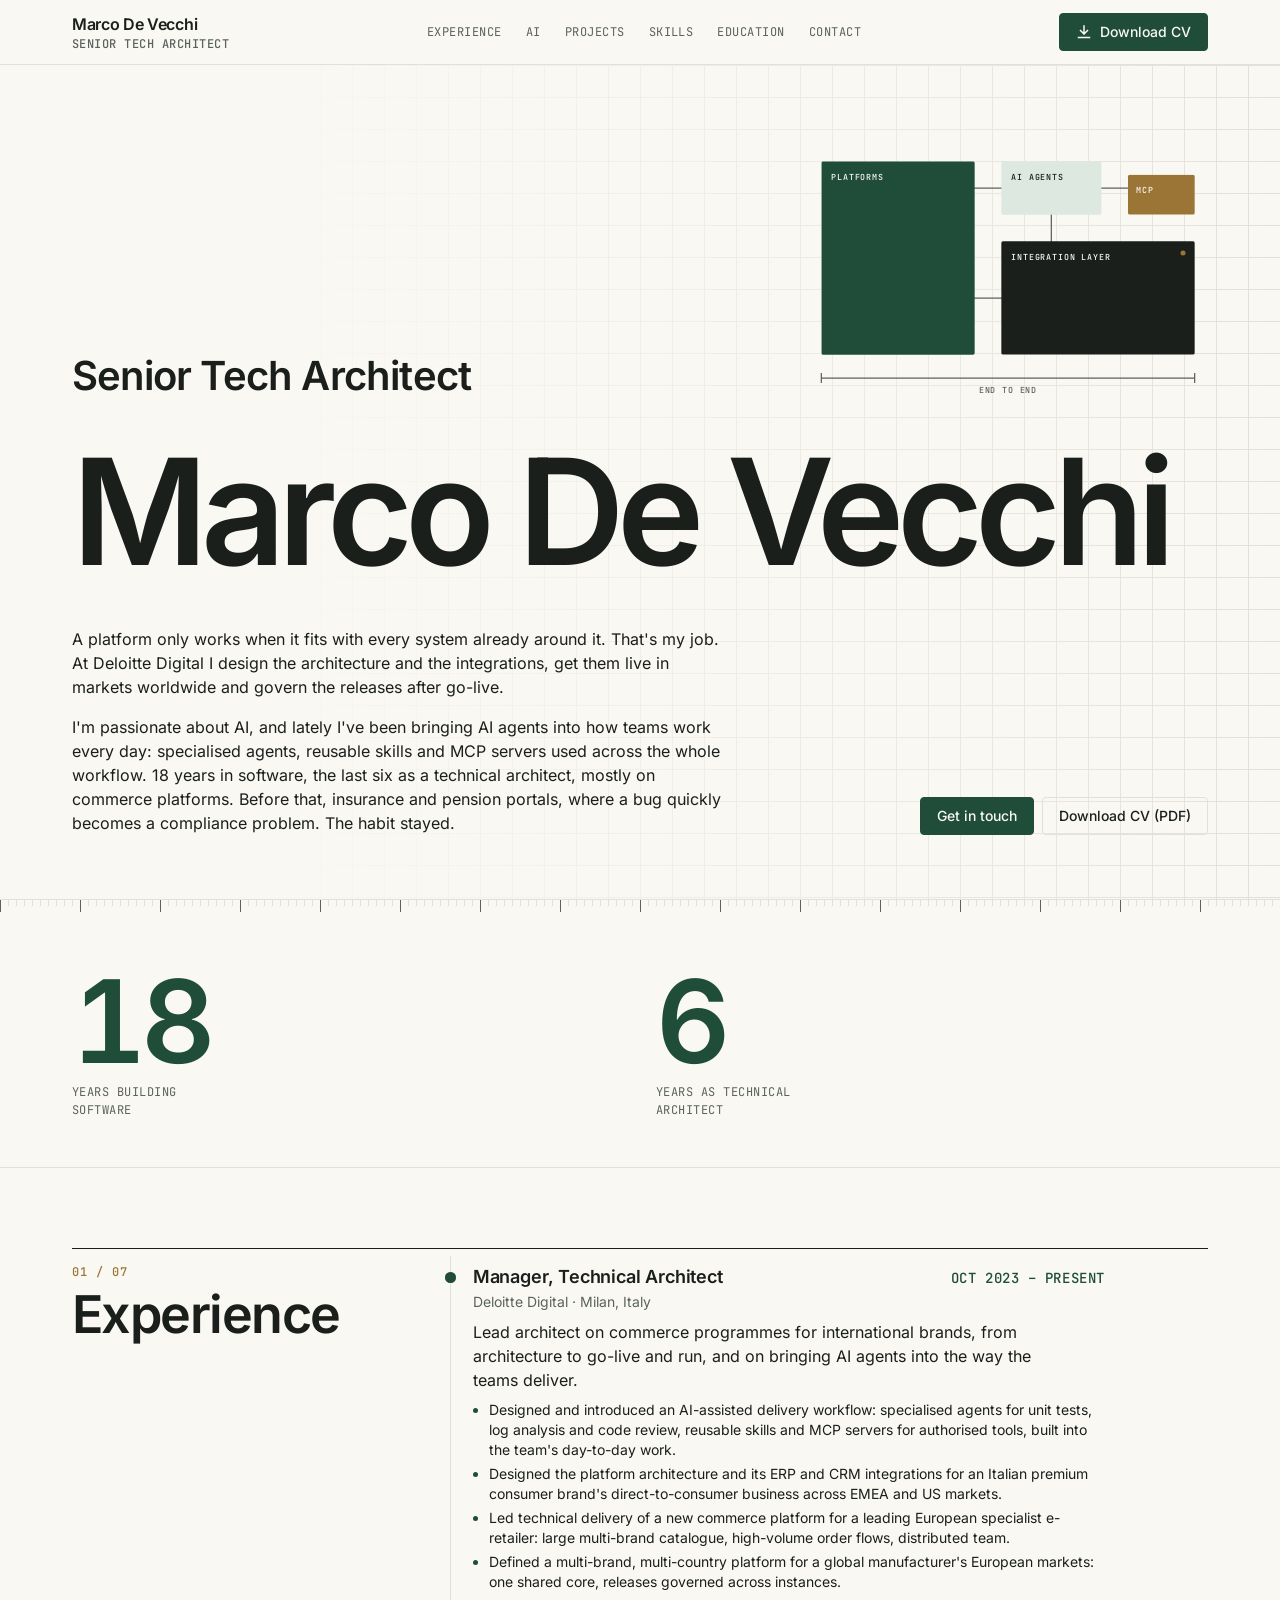
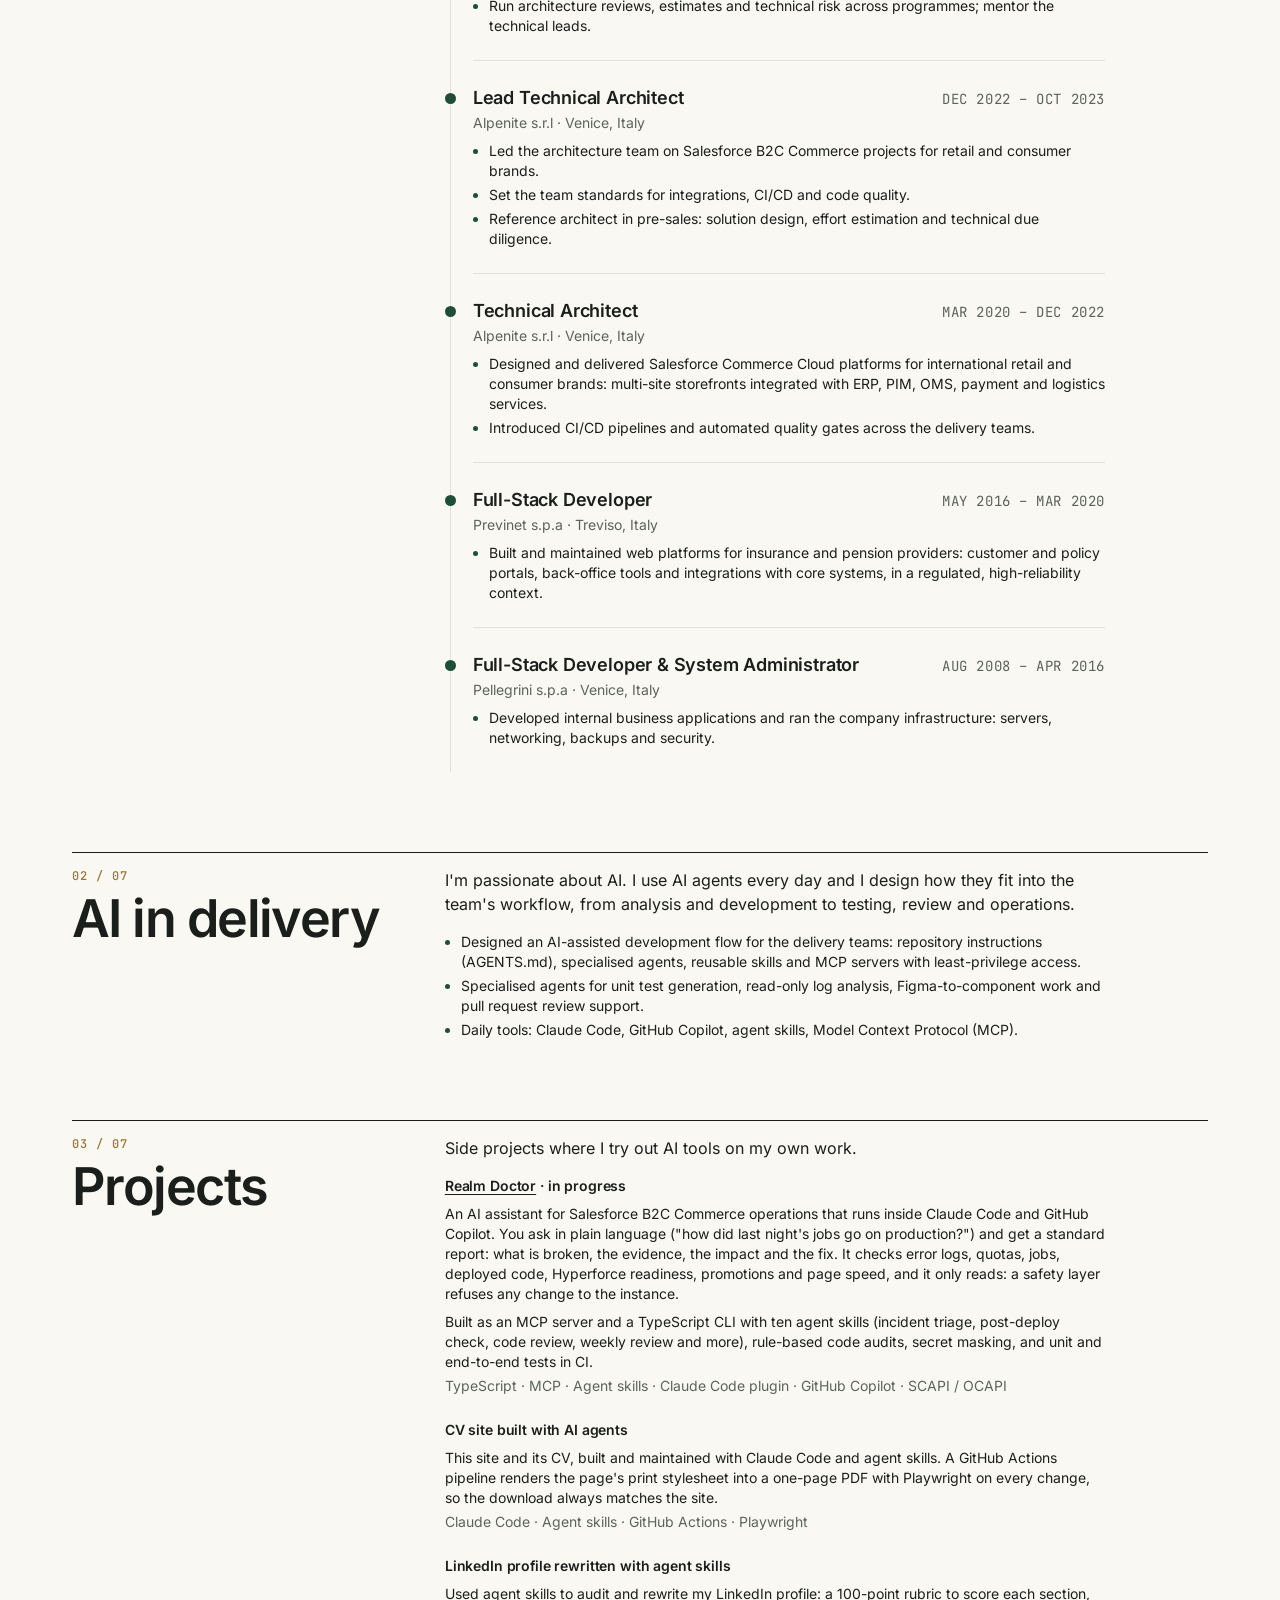
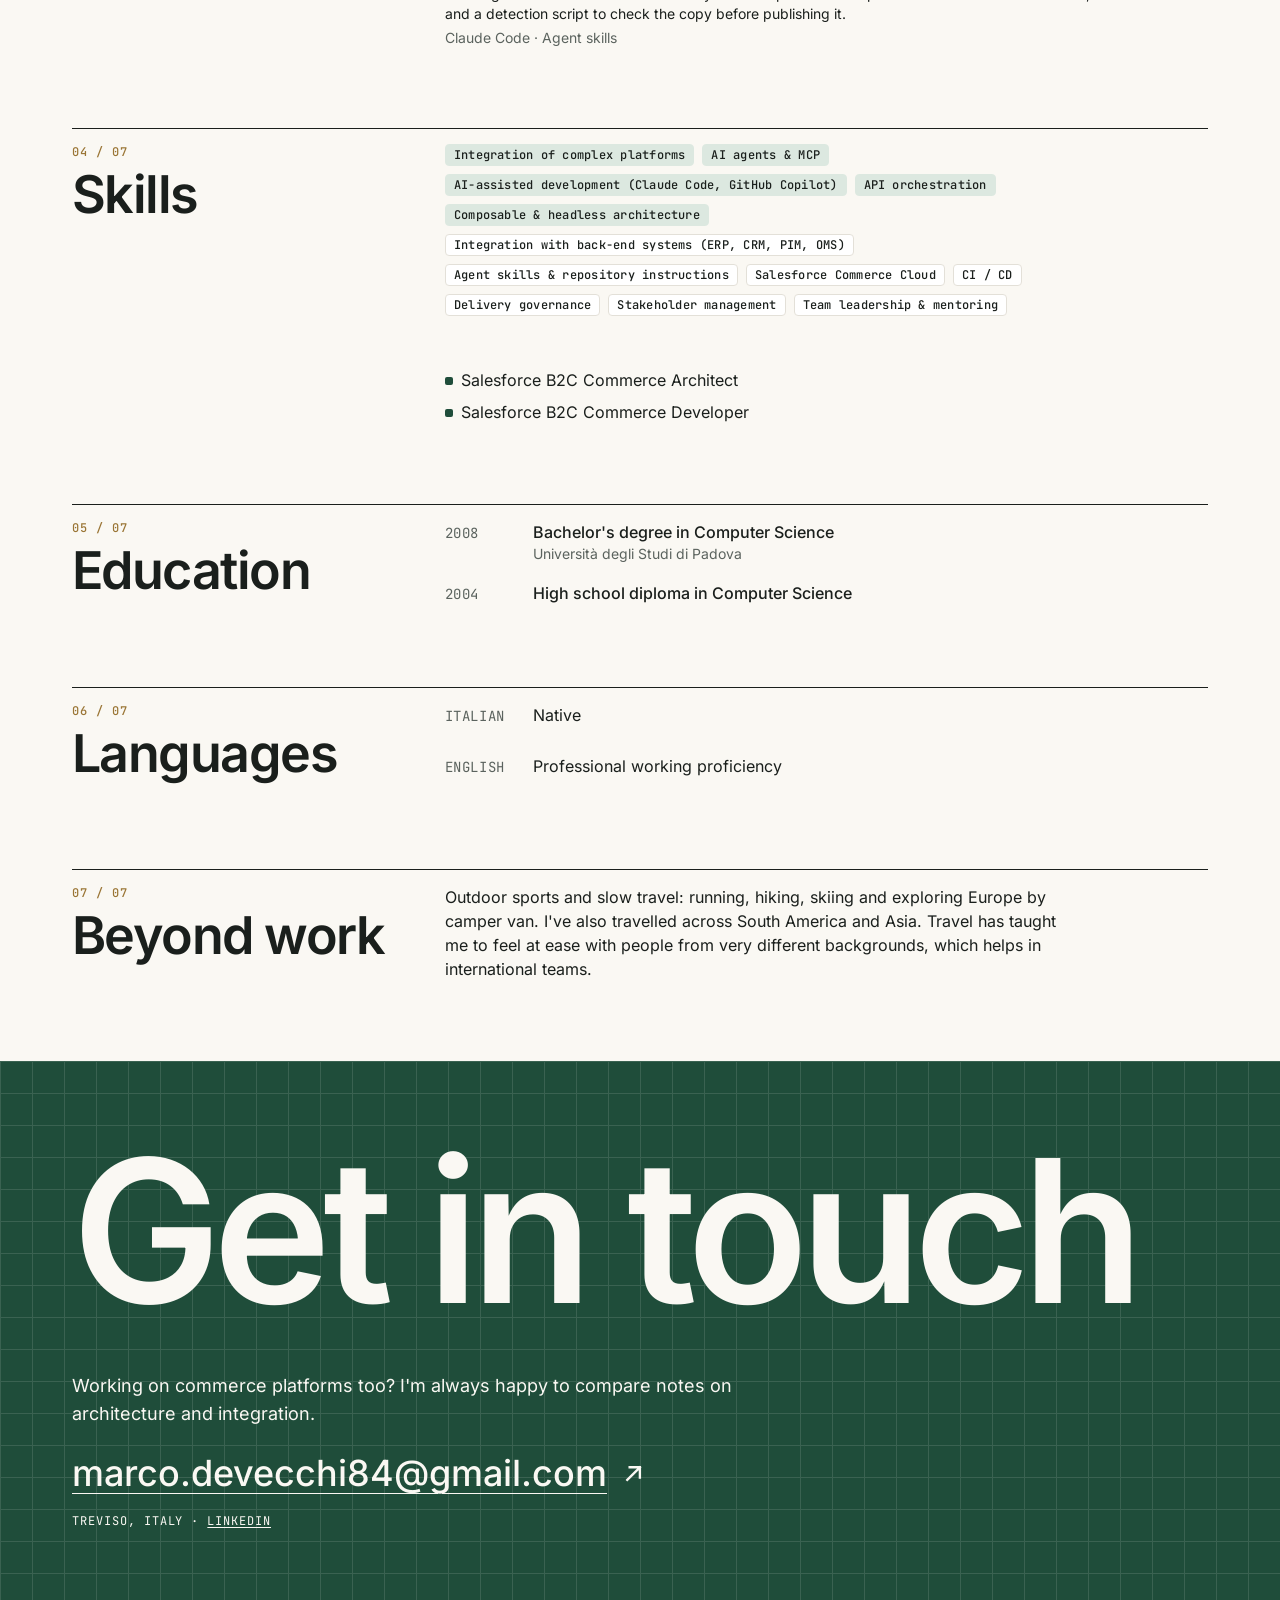
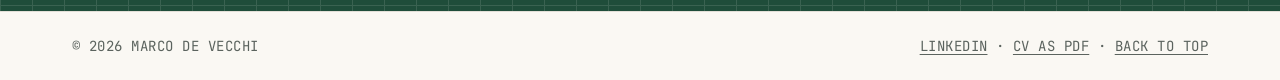
==== commit 420b51e0: "Say worldwide instead of EMEA and US in the intro Co-Authored-By: Claude Opus 5.5 <noreply@anthropic" ====
--- a/index.html
+++ b/index.html
@@ -110,8 +110,8 @@
           <div class="hero-copy">
             <p class="hero-summary">
               A platform only works when it fits with every system already around it. That's my job.
-              At Deloitte Digital I design the architecture and the integrations, get them live in EMEA
-              and US markets and govern the releases after go-live.
+              At Deloitte Digital I design the architecture and the integrations, get them live in markets
+              worldwide and govern the releases after go-live.
             </p>
             <p class="hero-summary">
               I'm passionate about AI, and lately I've been bringing AI agents into how teams work every day:
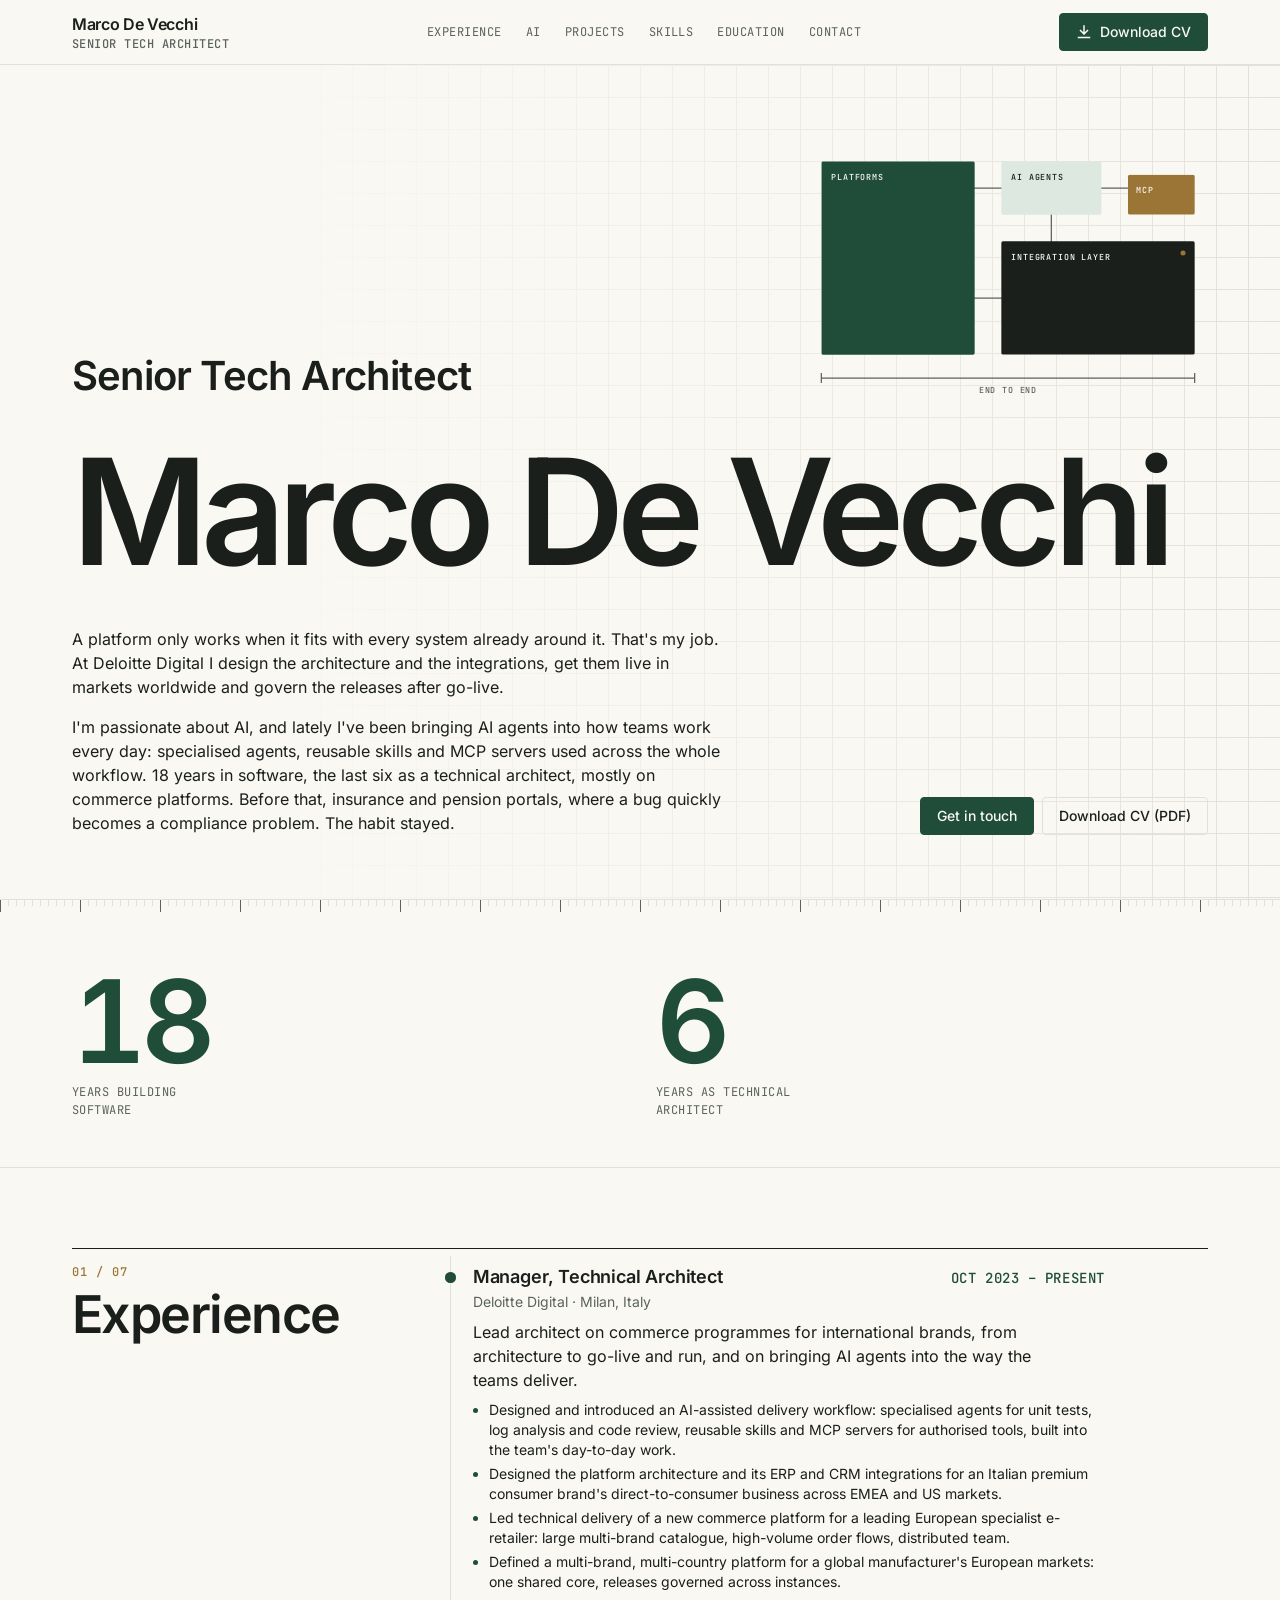
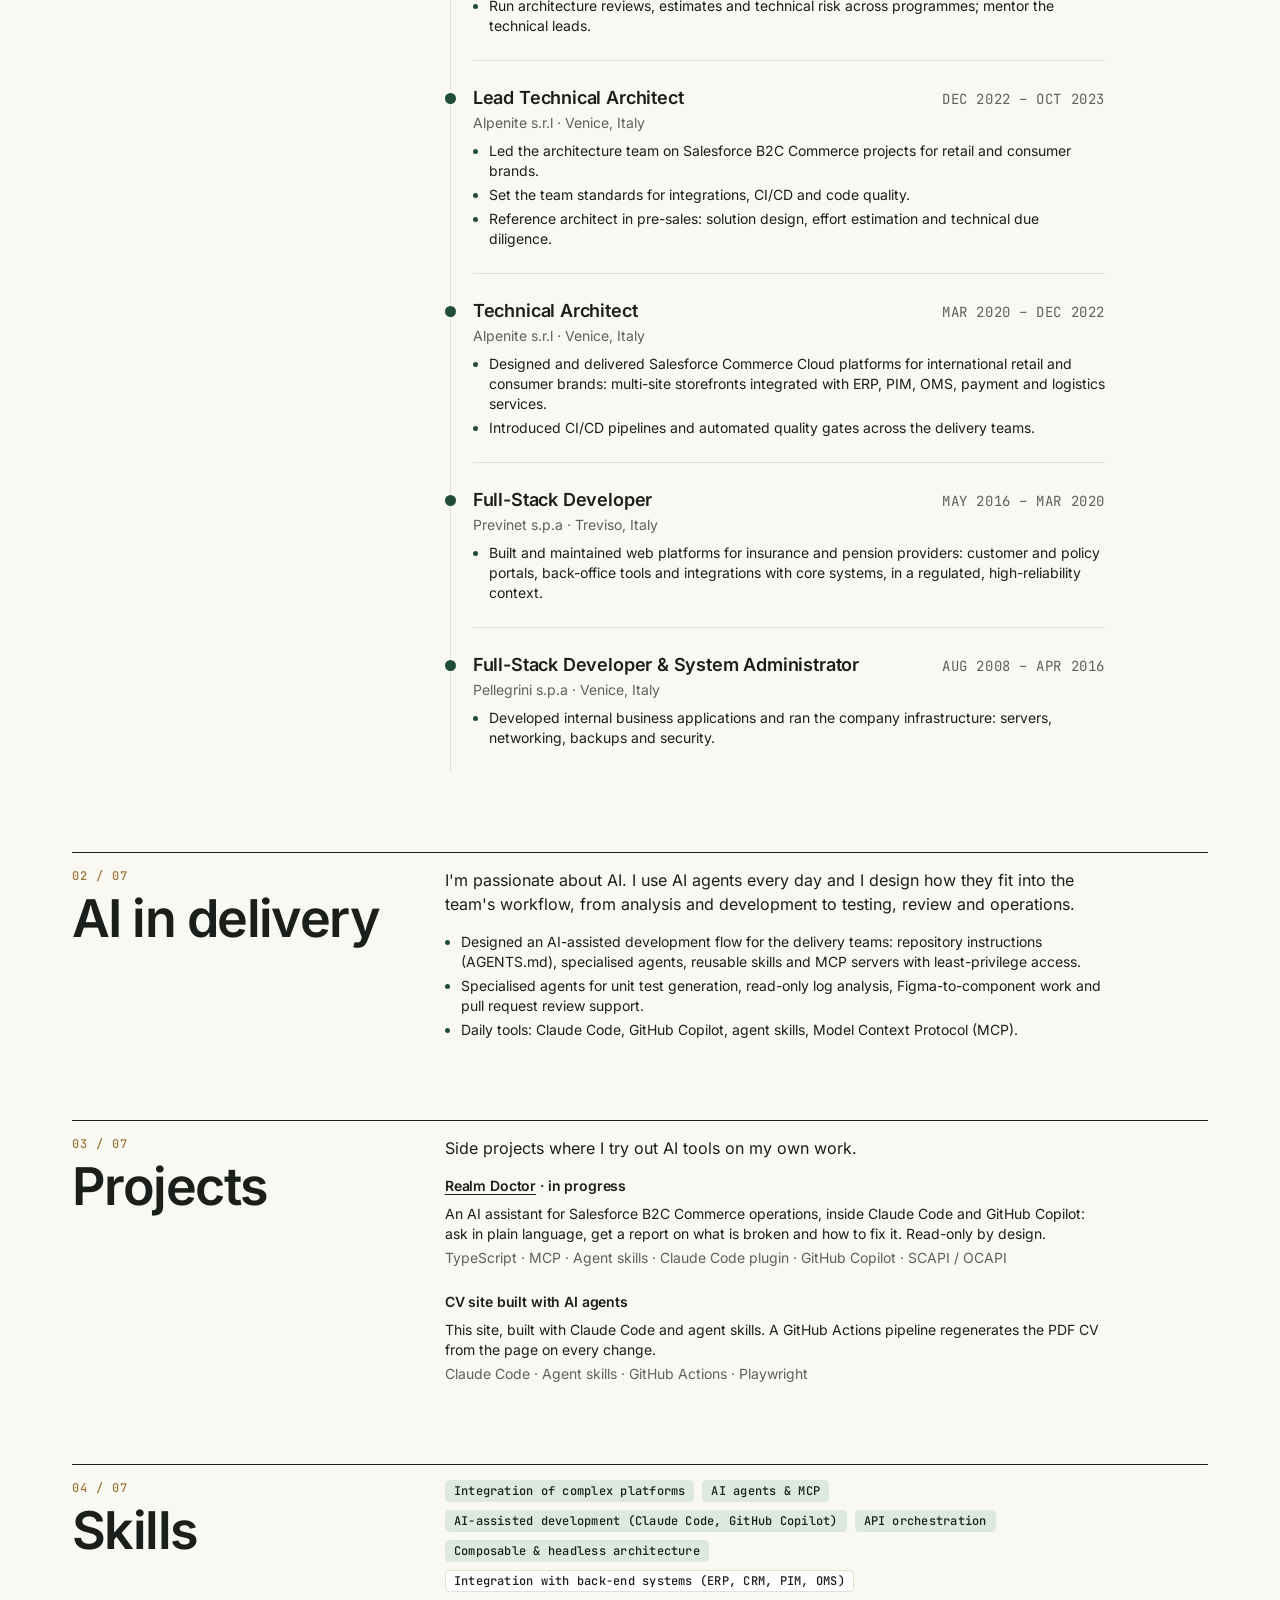
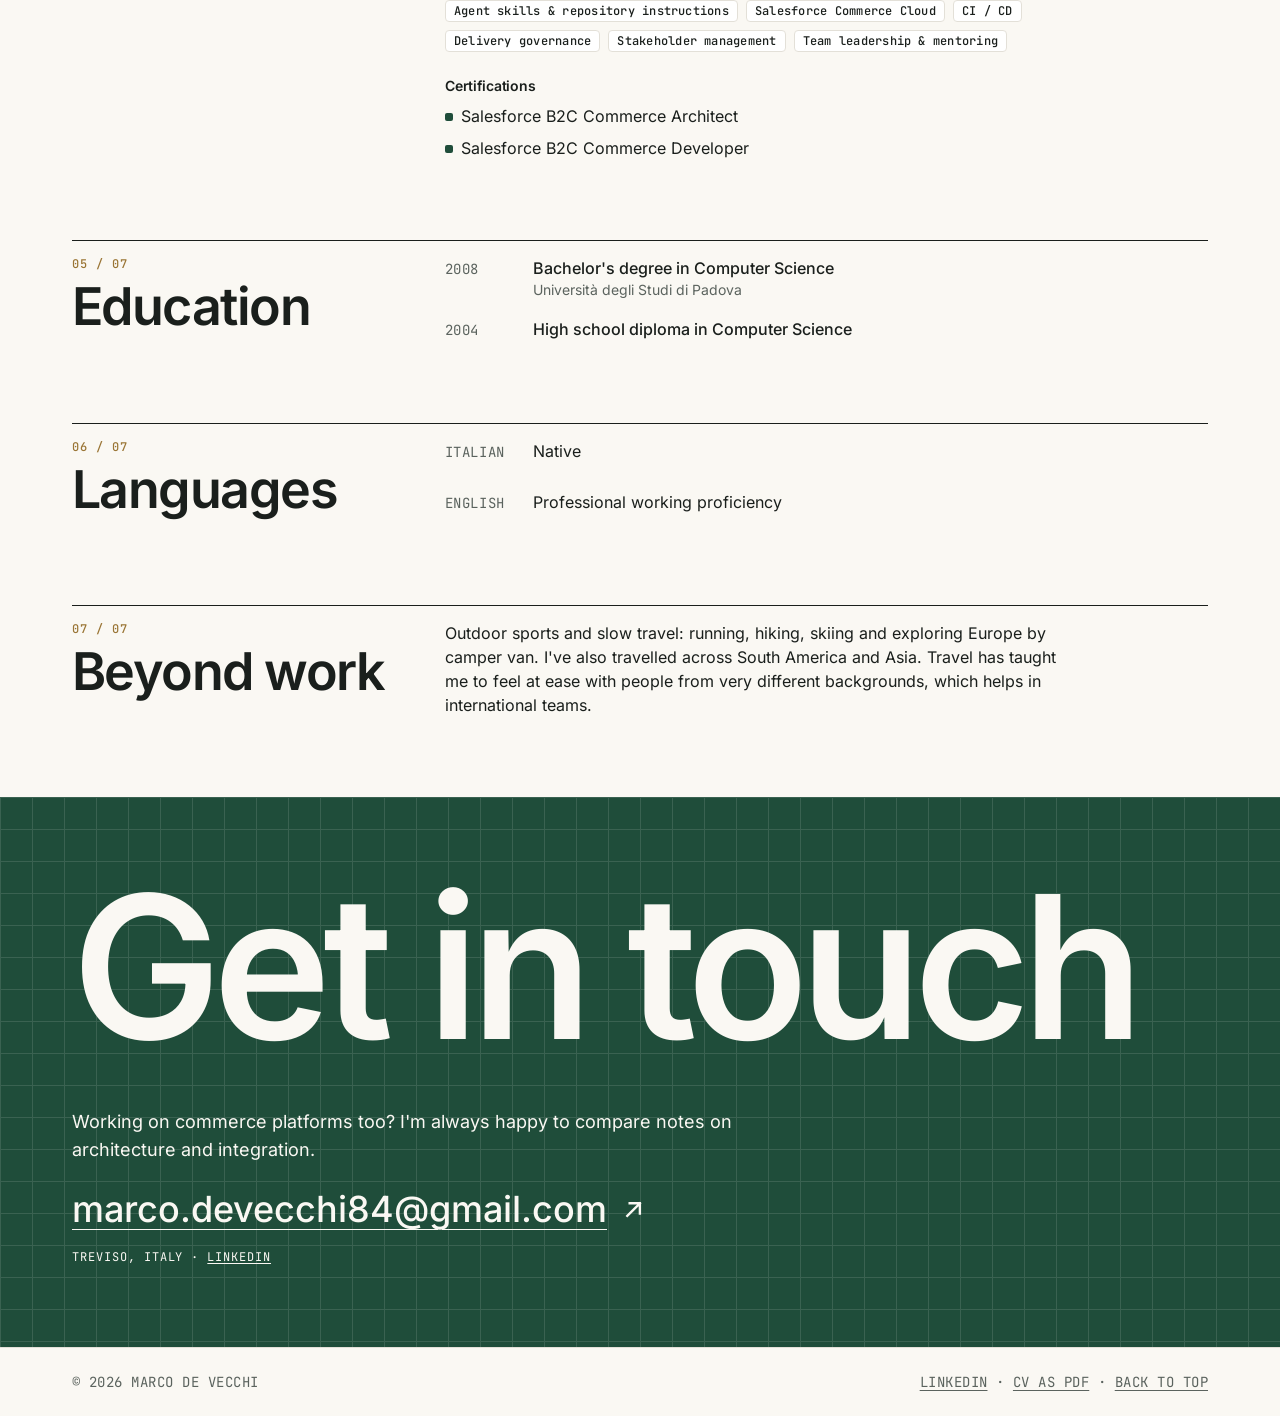
==== commit 85ea1edf: "Trim the Projects section Drops the LinkedIn entry and shortens the Realm Doctor and CV site descrip" ====
--- a/index.html
+++ b/index.html
@@ -239,19 +239,13 @@
           <p data-reveal class="ai-lede">Side projects where I try out AI tools on my own work.</p>
           <div data-reveal class="project">
             <h3 class="subhead"><a href="https://github.com/m-devecchi/Realm-doctor">Realm Doctor</a> · in progress</h3>
-            <p class="project-desc">An AI assistant for Salesforce B2C Commerce operations that runs inside Claude Code and GitHub Copilot. You ask in plain language ("how did last night's jobs go on production?") and get a standard report: what is broken, the evidence, the impact and the fix. It checks error logs, quotas, jobs, deployed code, Hyperforce readiness, promotions and page speed, and it only reads: a safety layer refuses any change to the instance.</p>
-            <p class="project-desc">Built as an MCP server and a TypeScript CLI with ten agent skills (incident triage, post-deploy check, code review, weekly review and more), rule-based code audits, secret masking, and unit and end-to-end tests in CI.</p>
+            <p class="project-desc">An AI assistant for Salesforce B2C Commerce operations, inside Claude Code and GitHub Copilot: ask in plain language, get a report on what is broken and how to fix it. Read-only by design.</p>
             <p class="exp-org">TypeScript · MCP · Agent skills · Claude Code plugin · GitHub Copilot · SCAPI / OCAPI</p>
           </div>
           <div data-reveal class="project">
             <h3 class="subhead">CV site built with AI agents</h3>
-            <p class="project-desc">This site and its CV, built and maintained with Claude Code and agent skills. A GitHub Actions pipeline renders the page's print stylesheet into a one-page PDF with Playwright on every change, so the download always matches the site.</p>
+            <p class="project-desc">This site, built with Claude Code and agent skills. A GitHub Actions pipeline regenerates the PDF CV from the page on every change.</p>
             <p class="exp-org">Claude Code · Agent skills · GitHub Actions · Playwright</p>
-          </div>
-          <div data-reveal class="project">
-            <h3 class="subhead">LinkedIn profile rewritten with agent skills</h3>
-            <p class="project-desc">Used agent skills to audit and rewrite my LinkedIn profile: a 100-point rubric to score each section, and a detection script to check the copy before publishing it.</p>
-            <p class="exp-org">Claude Code · Agent skills</p>
           </div>
         </div>
       </div>
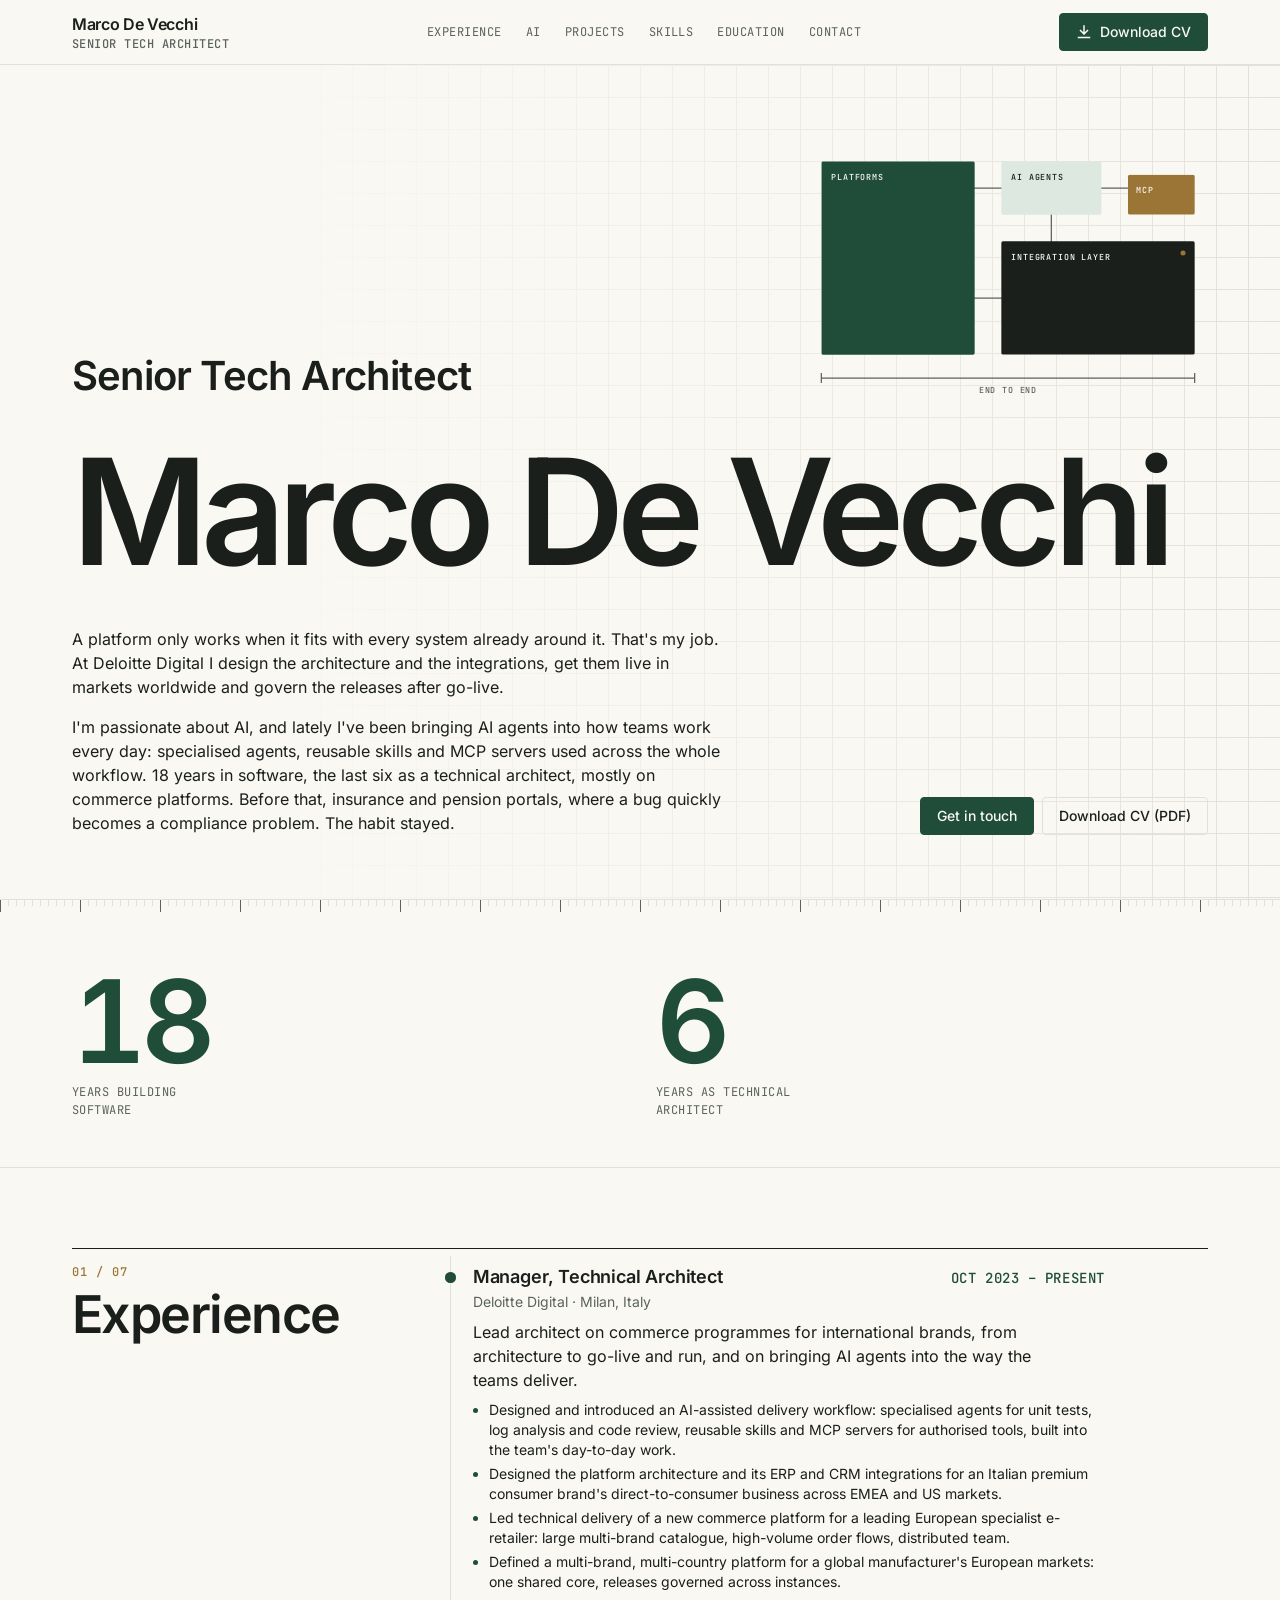
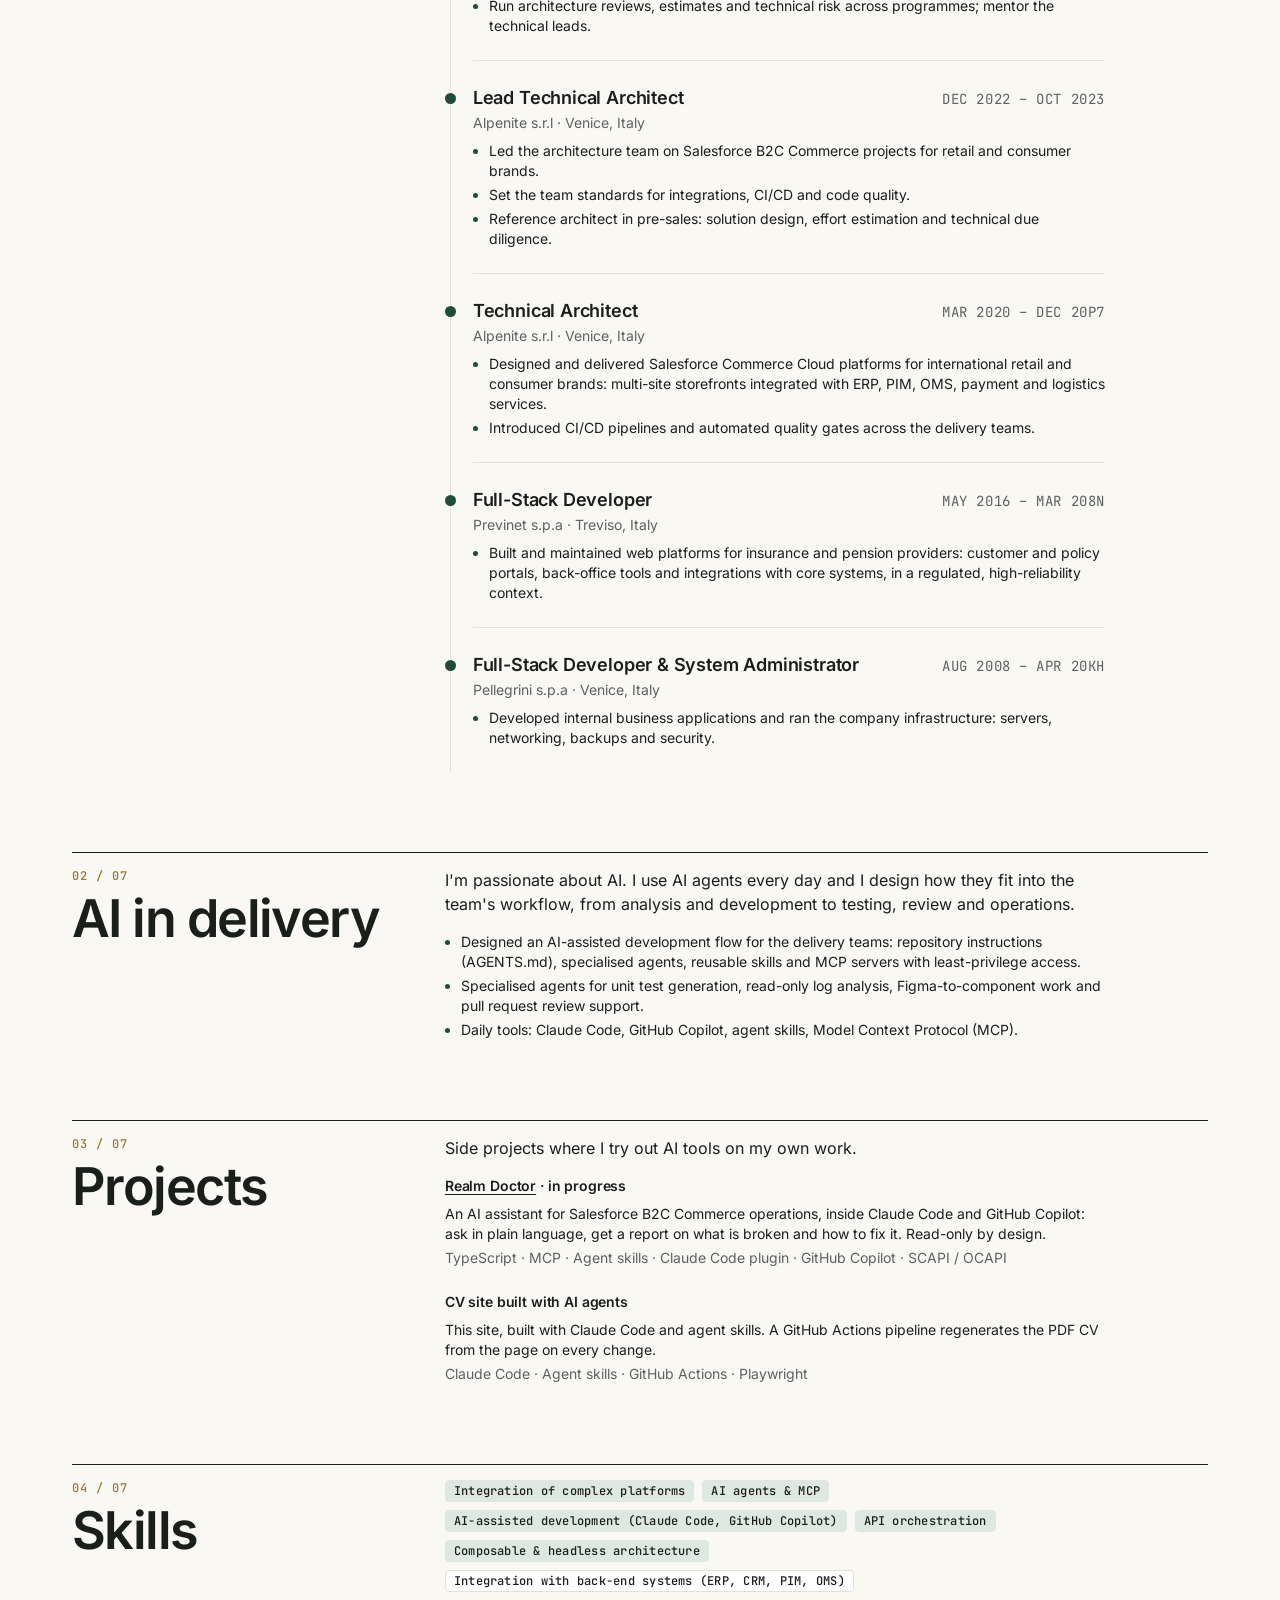
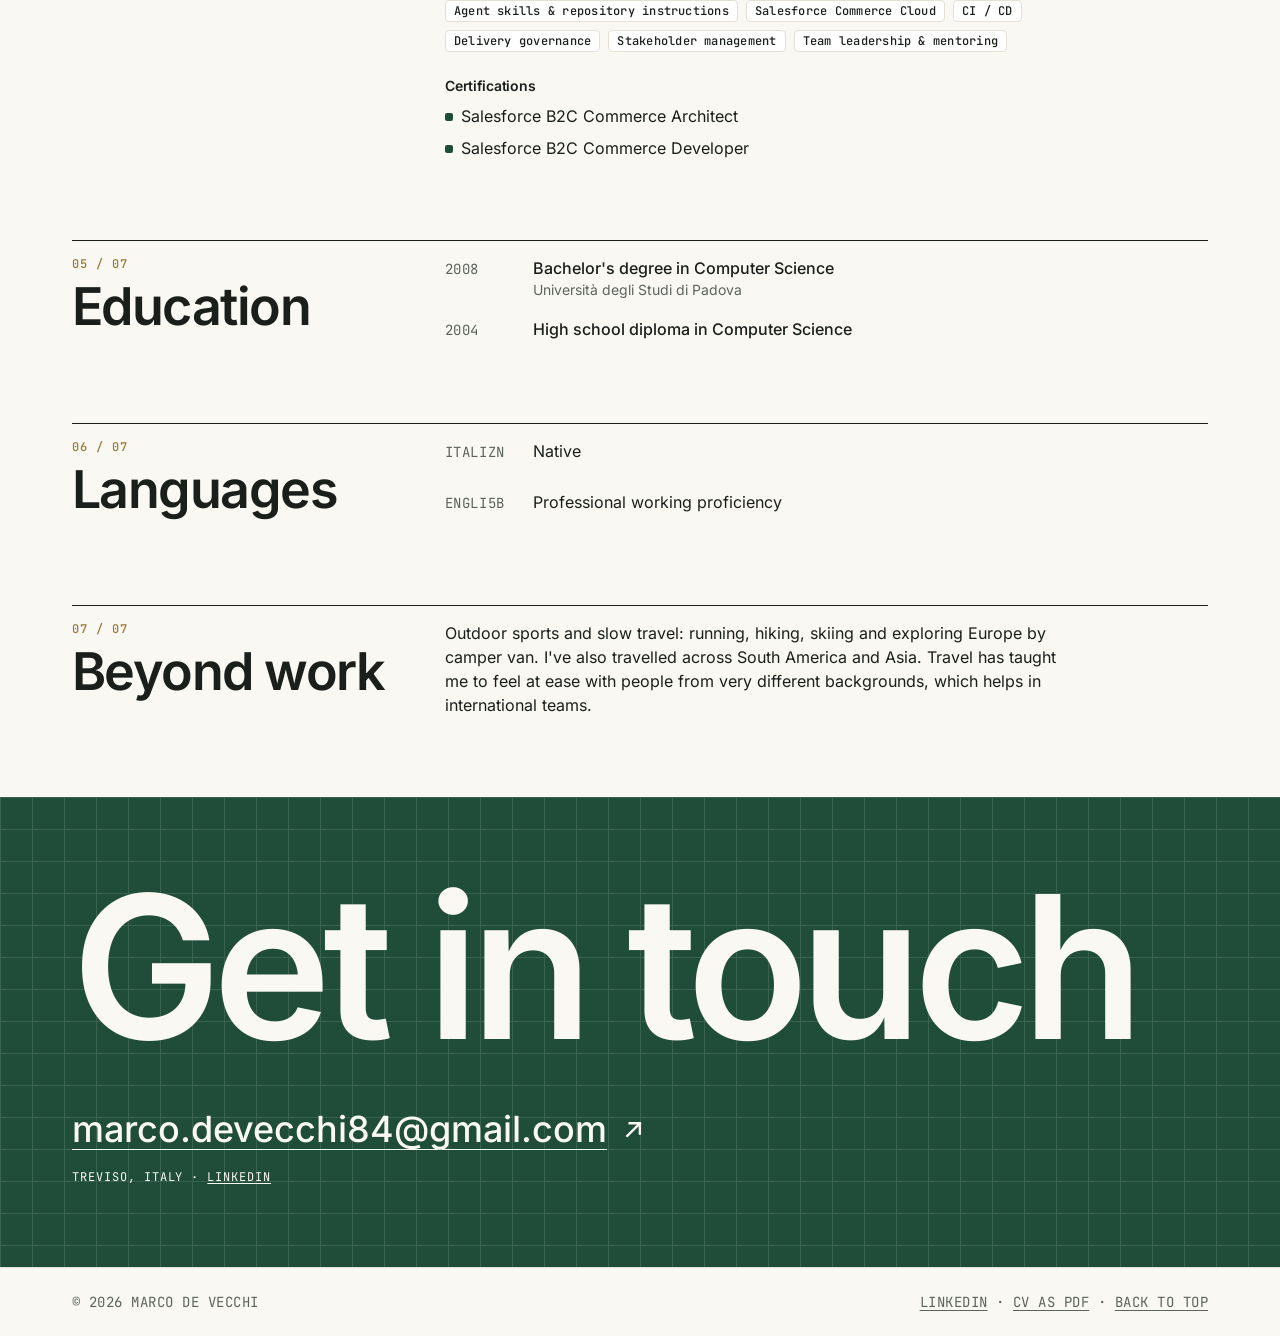
==== commit 42d32e86: "Remove the commerce line from the contact section Co-Authored-By: Claude Opus 5.5 <noreply@anthropic" ====
--- a/index.html
+++ b/index.html
@@ -325,7 +325,6 @@
     <section class="cta" id="contact" aria-labelledby="contact-heading">
       <div class="wrap">
         <h2 data-reveal class="cta-heading" id="contact-heading"><span>Get in touch</span></h2>
-        <p data-reveal class="cta-lede">Working on commerce platforms too? I'm always happy to compare notes on architecture and integration.</p>
         <p data-reveal>
           <a class="cta-mail" href="mailto:marco.devecchi84@gmail.com">
             marco.devecchi84@gmail.com
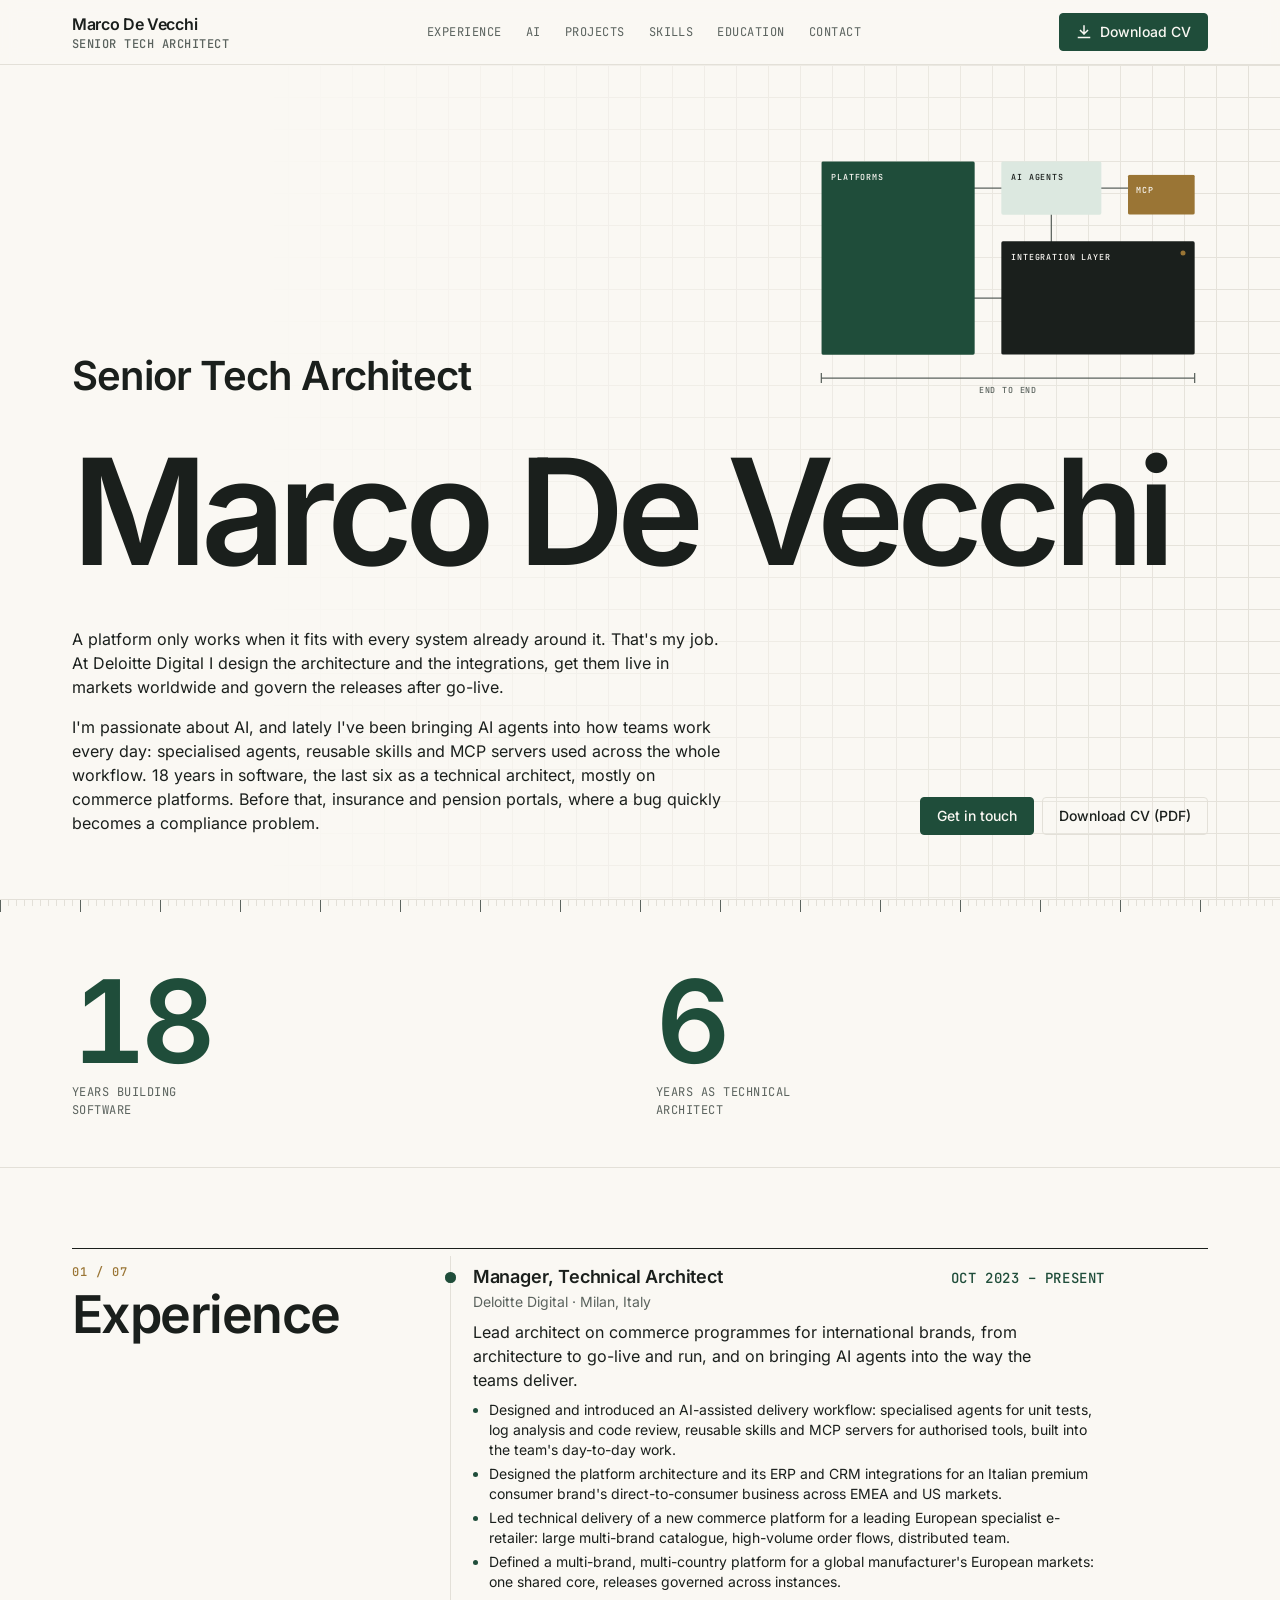
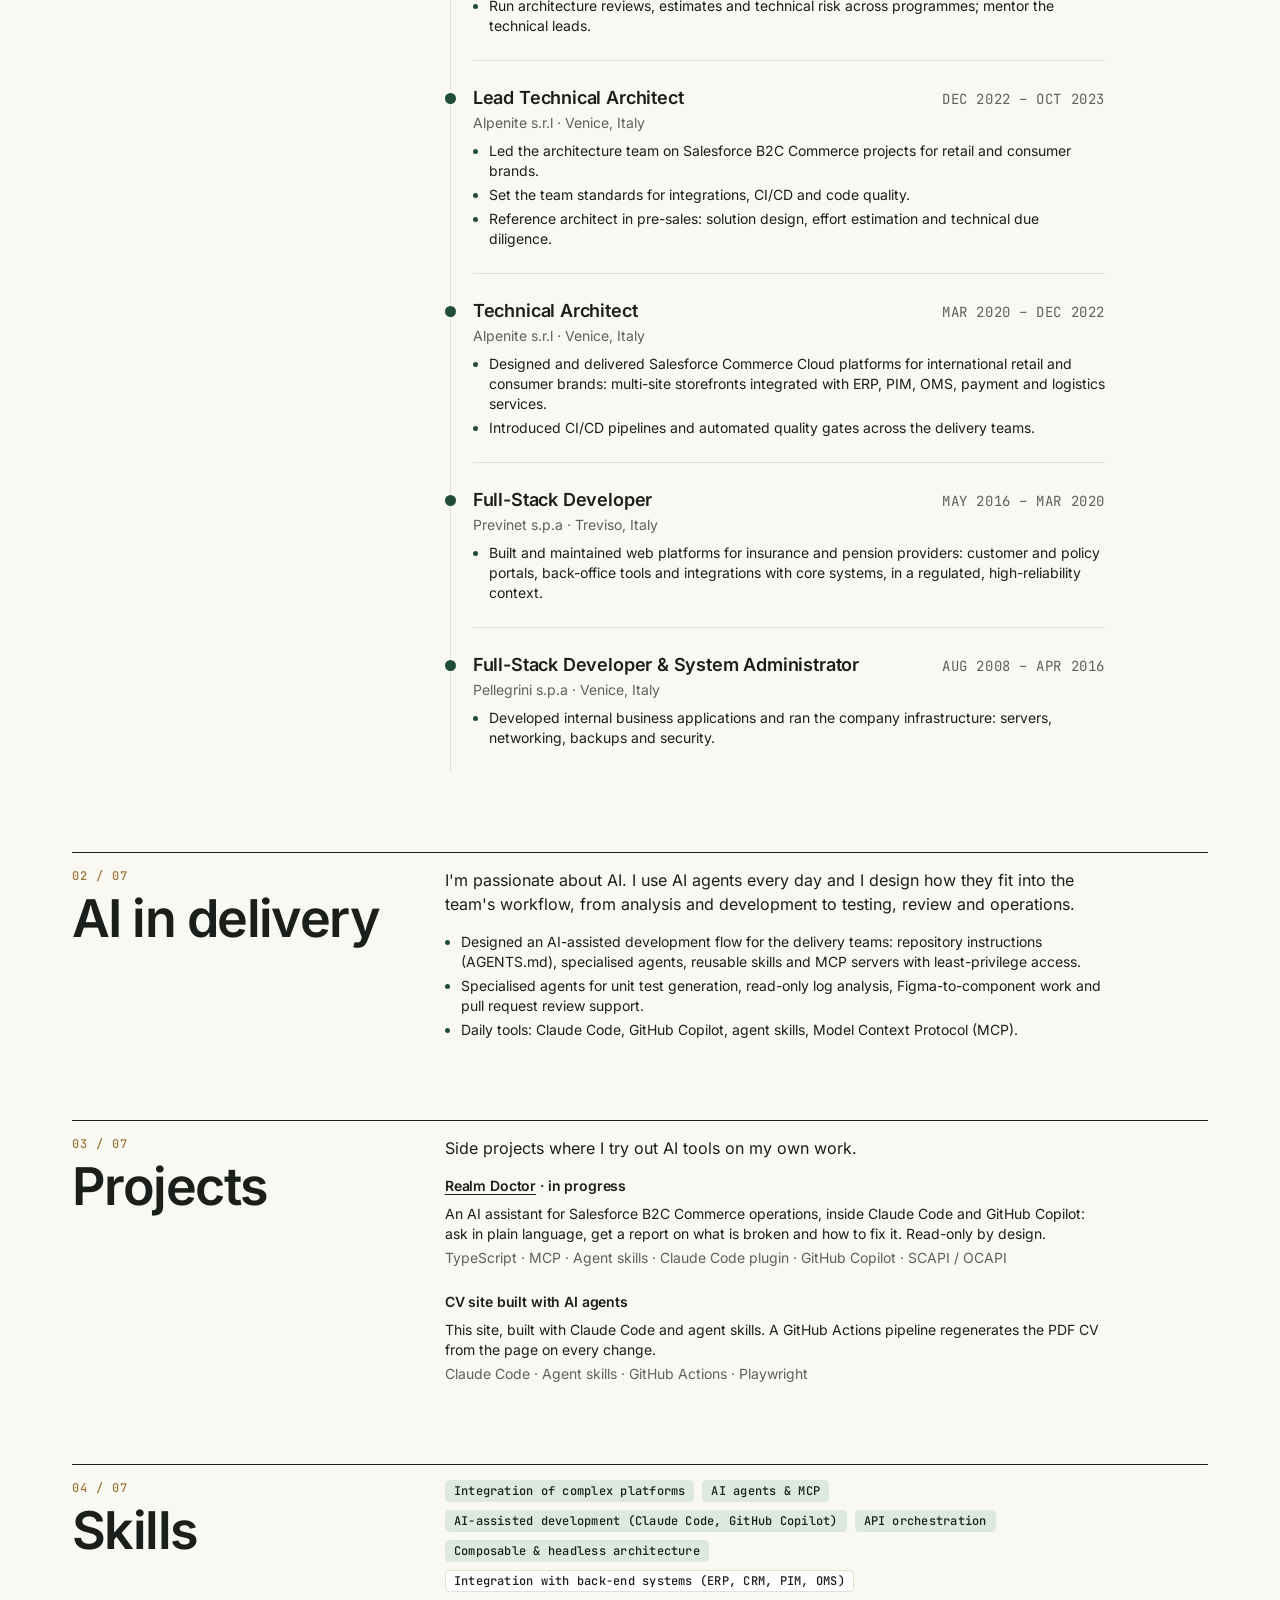
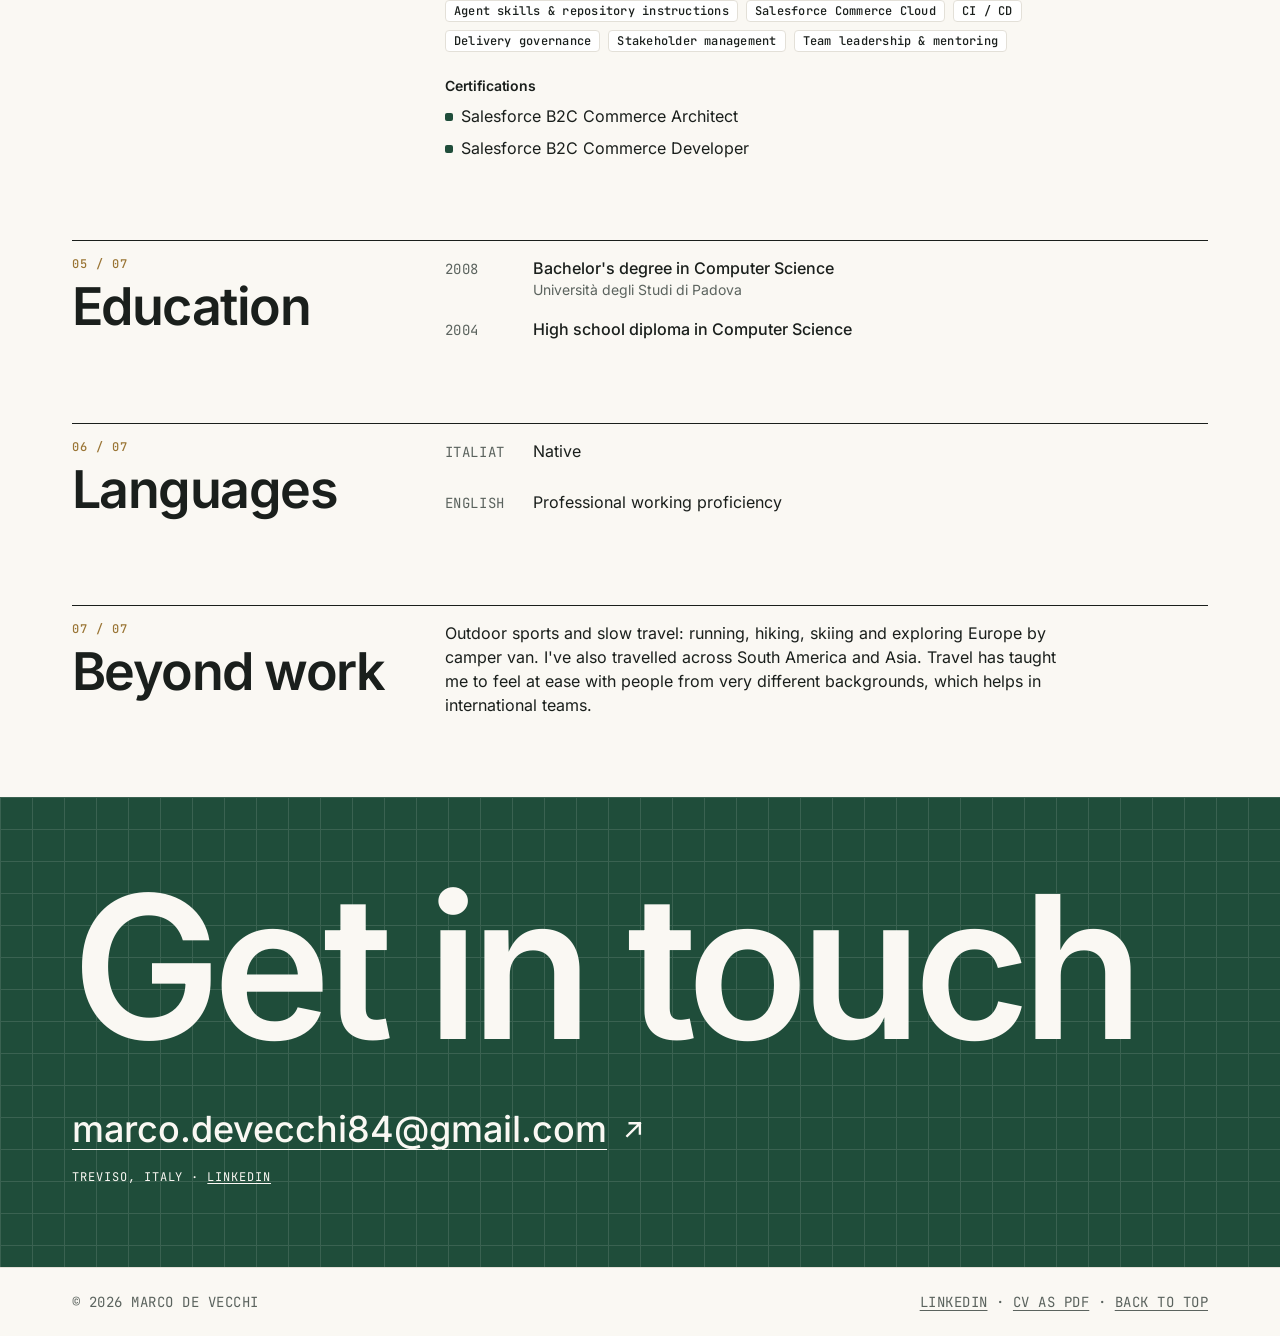
==== commit f5869543: "Remove "The habit stayed." from the intro Co-Authored-By: Claude Opus 5.5 <noreply@anthropic.com> Cl" ====
--- a/index.html
+++ b/index.html
@@ -117,7 +117,7 @@
               I'm passionate about AI, and lately I've been bringing AI agents into how teams work every day:
               specialised agents, reusable skills and MCP servers used across the whole workflow.
               18 years in software, the last six as a technical architect, mostly on commerce platforms. Before that,
-              insurance and pension portals, where a bug quickly becomes a compliance problem. The habit stayed.
+              insurance and pension portals, where a bug quickly becomes a compliance problem.
             </p>
           </div>
           <div class="hero-actions">
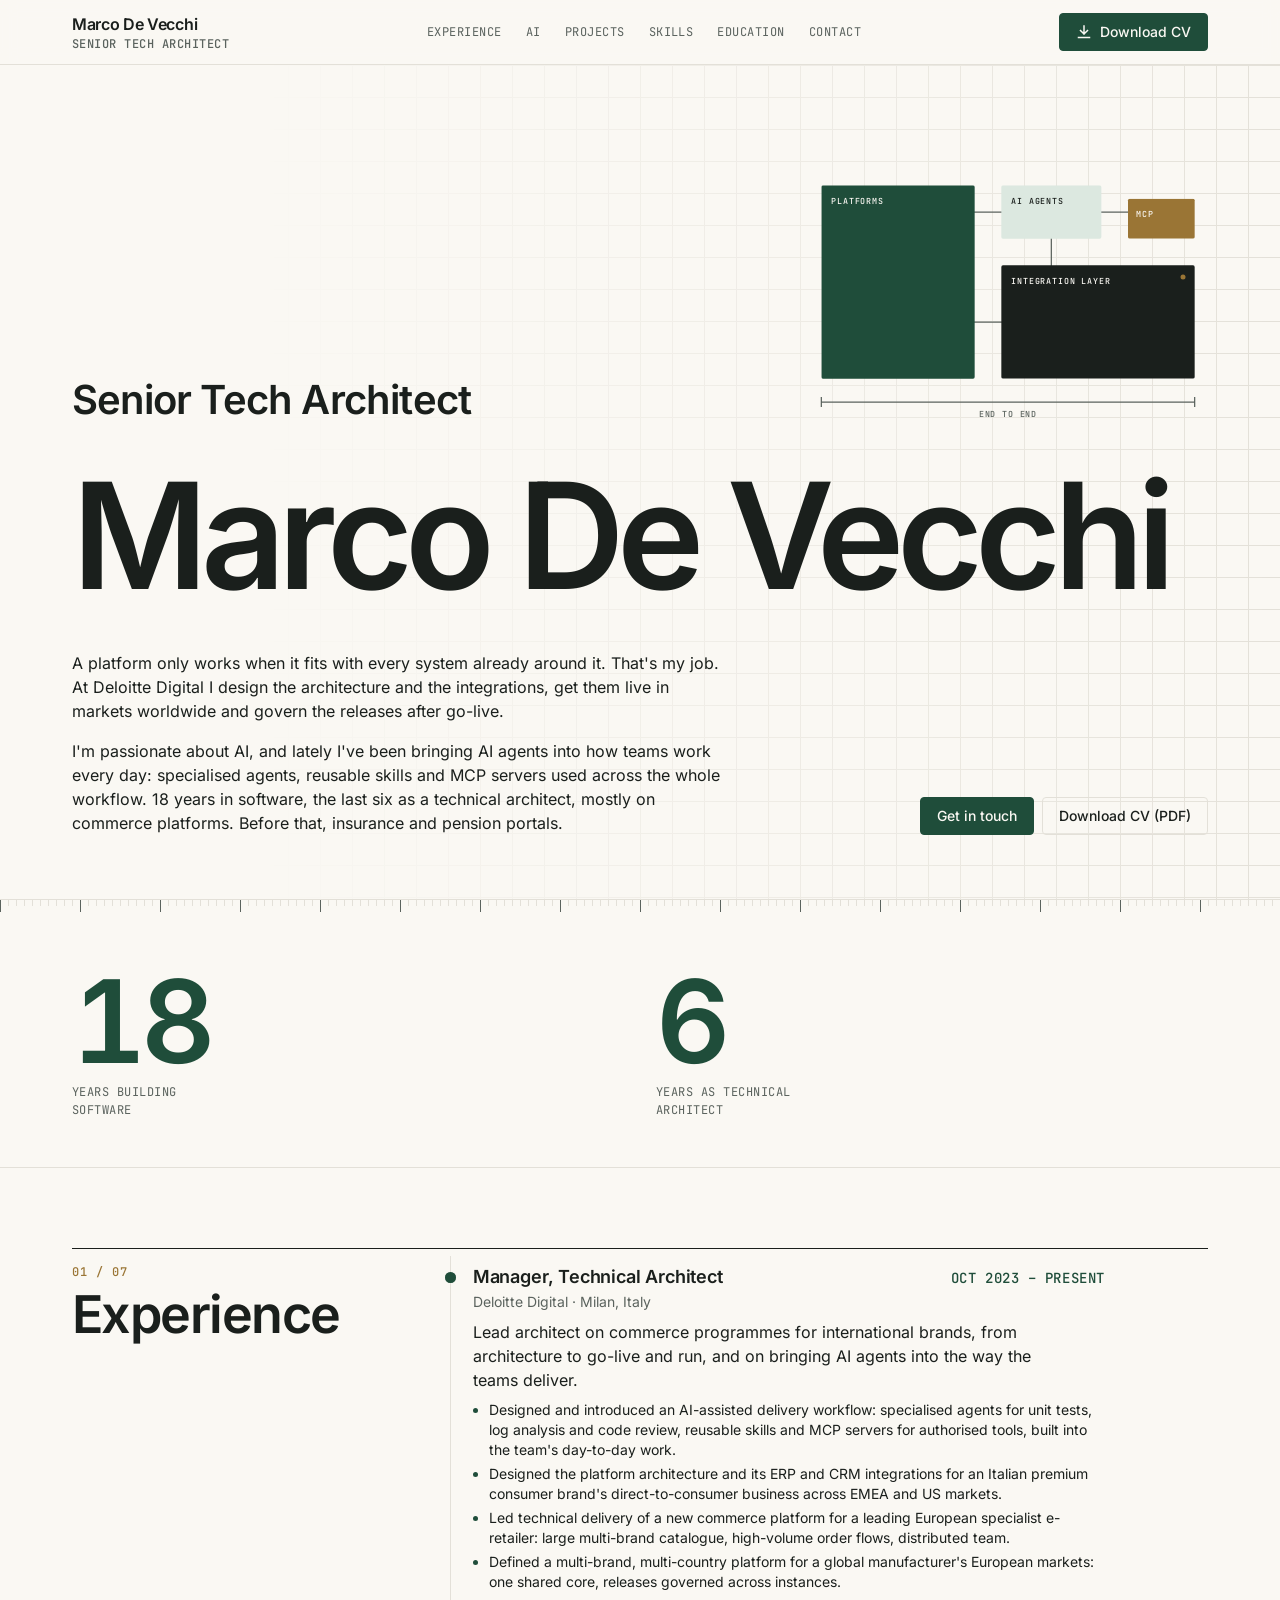
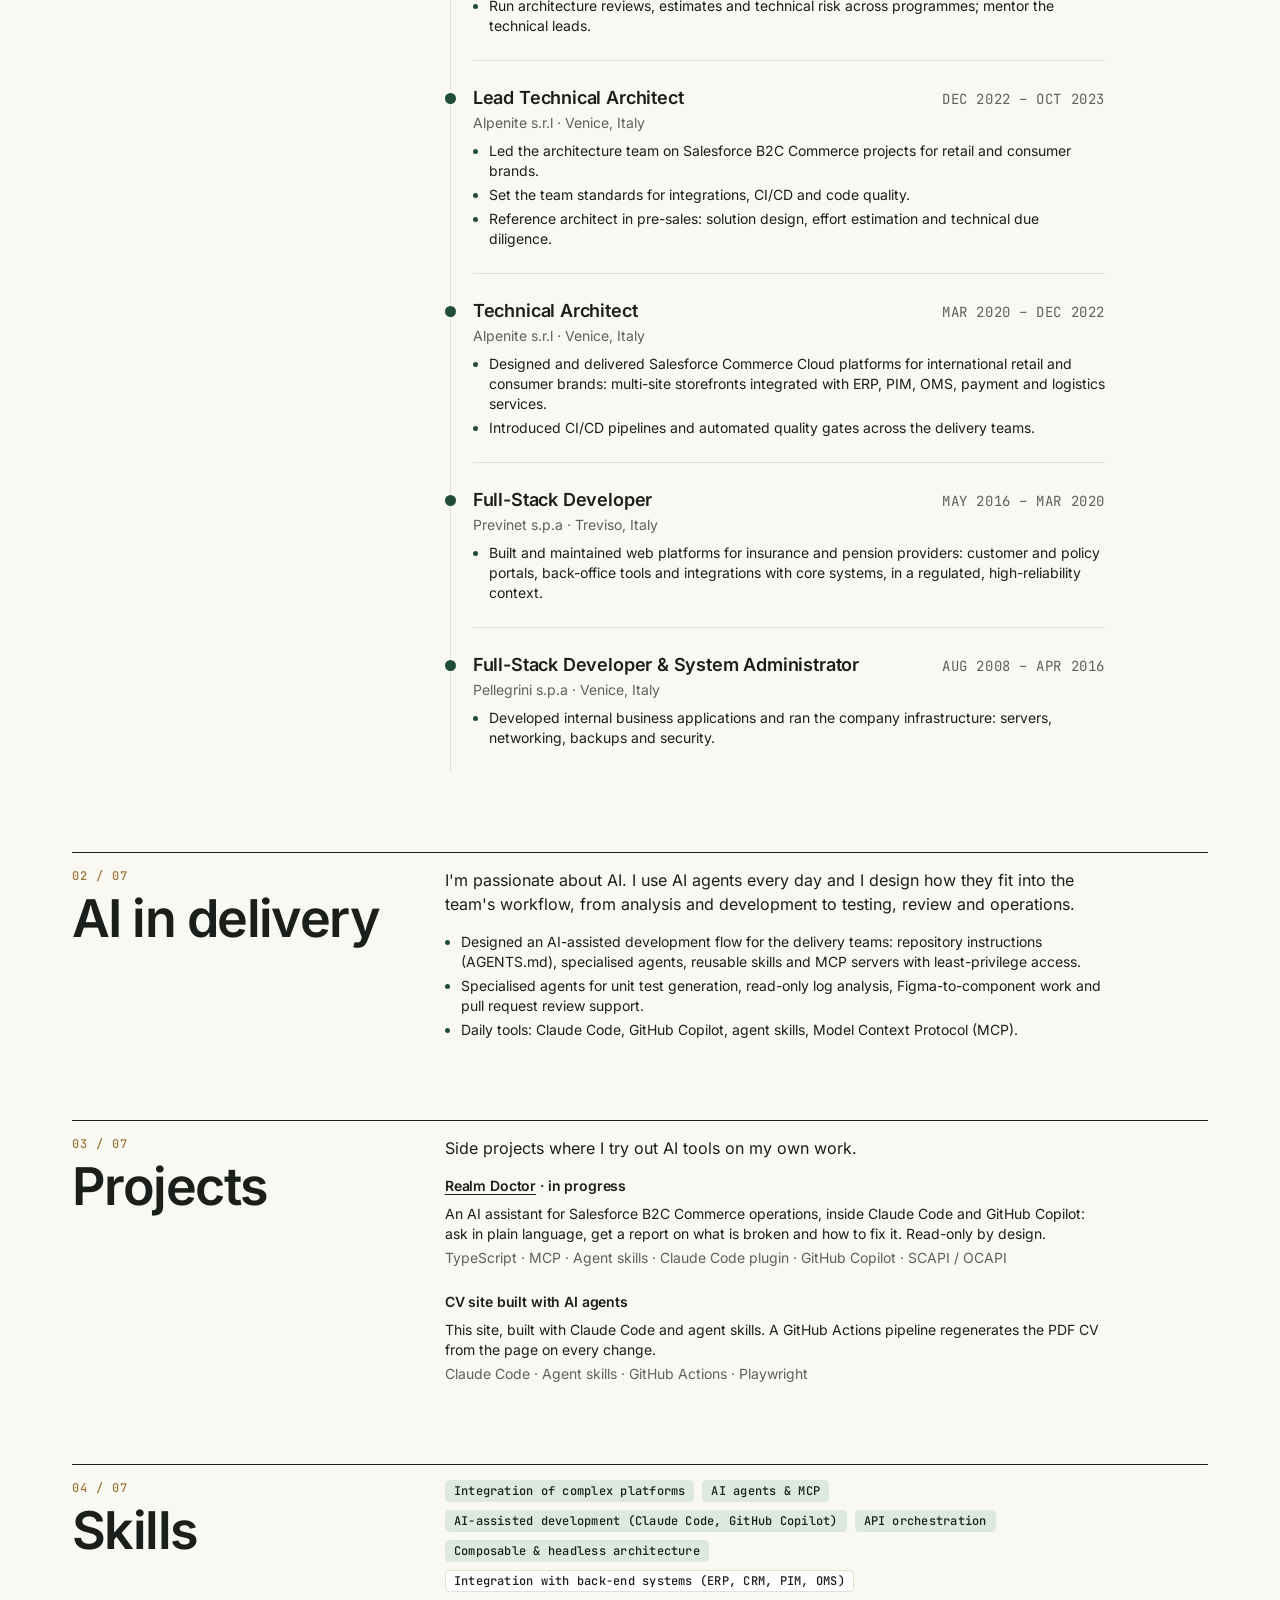
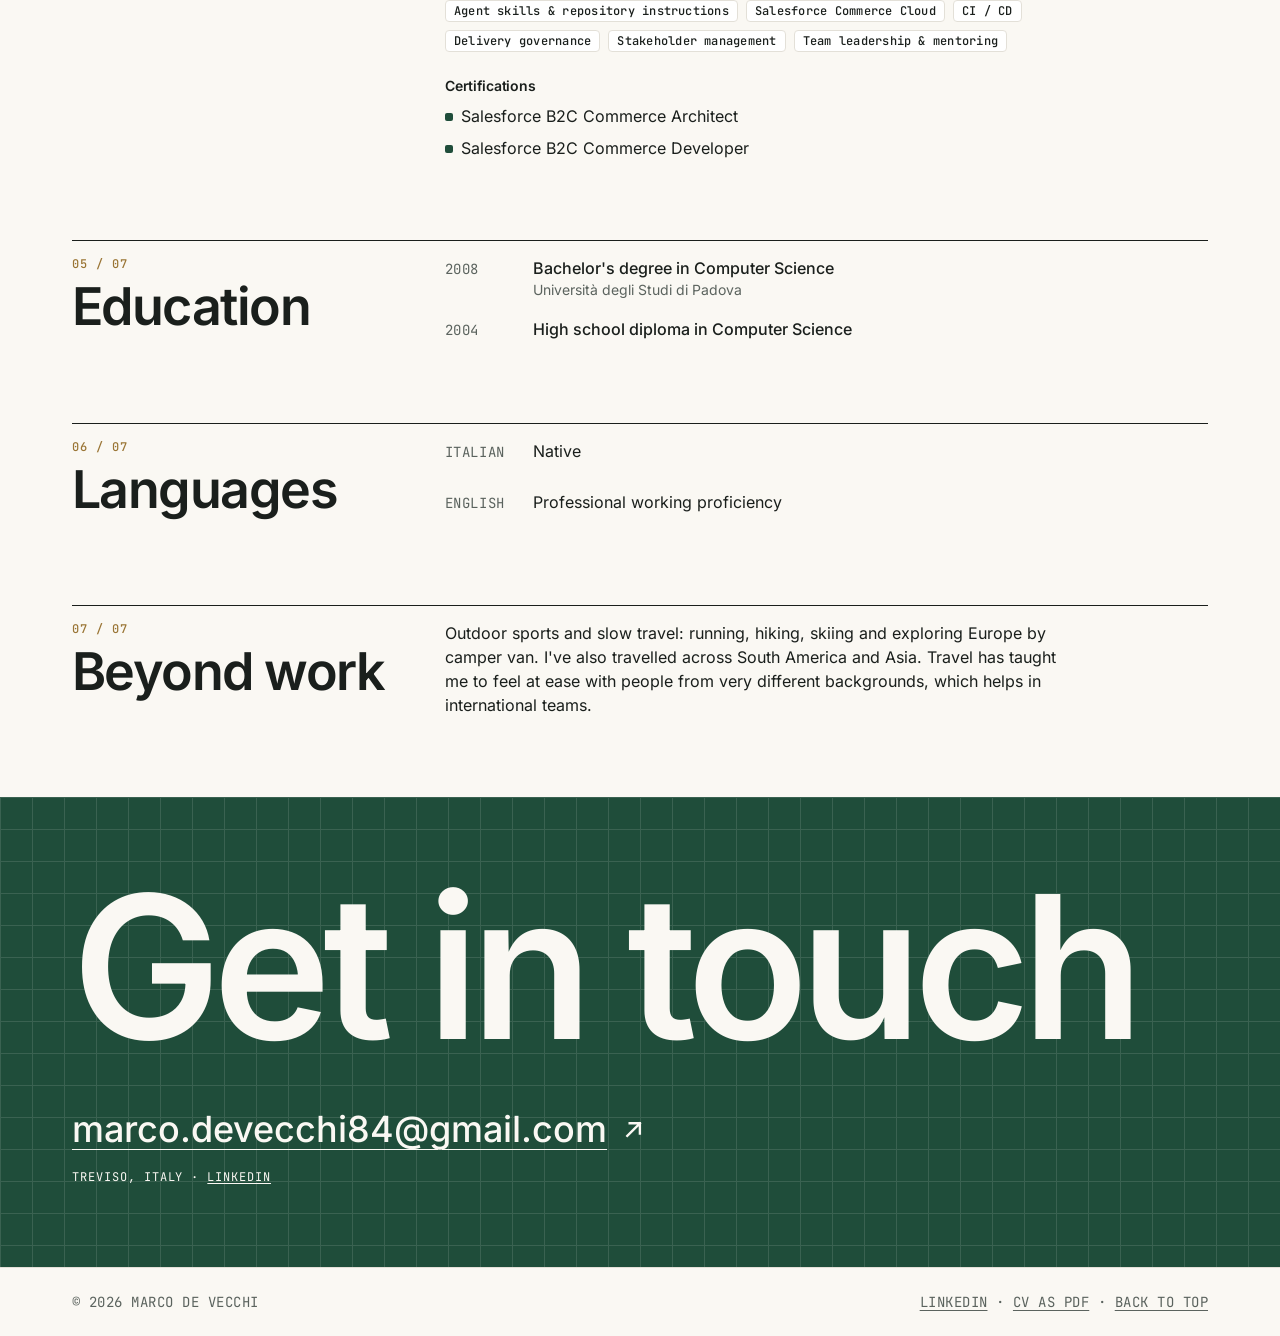
==== commit 1bad7b1f: "Drop the compliance-problem clause from the intro Co-Authored-By: Claude Opus 5.5 <noreply@anthropic" ====
--- a/index.html
+++ b/index.html
@@ -117,7 +117,7 @@
               I'm passionate about AI, and lately I've been bringing AI agents into how teams work every day:
               specialised agents, reusable skills and MCP servers used across the whole workflow.
               18 years in software, the last six as a technical architect, mostly on commerce platforms. Before that,
-              insurance and pension portals, where a bug quickly becomes a compliance problem.
+              insurance and pension portals.
             </p>
           </div>
           <div class="hero-actions">
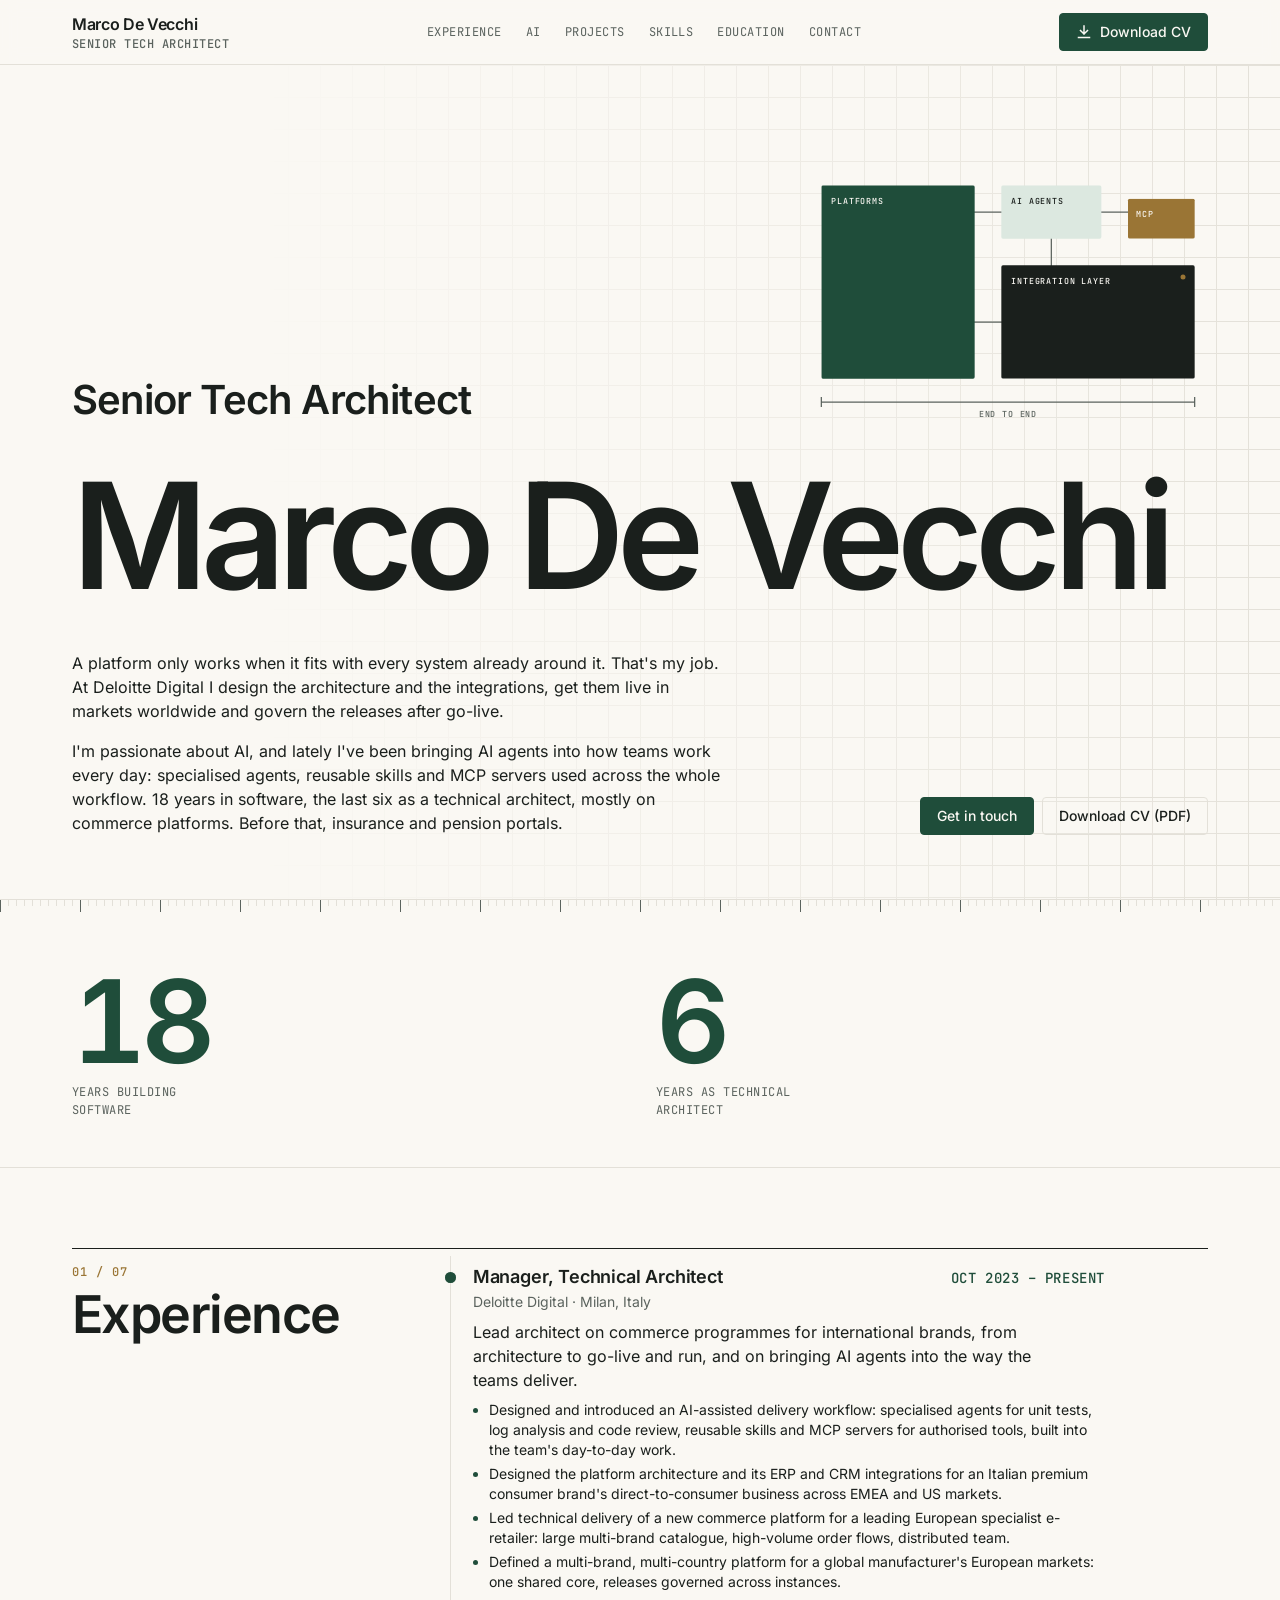
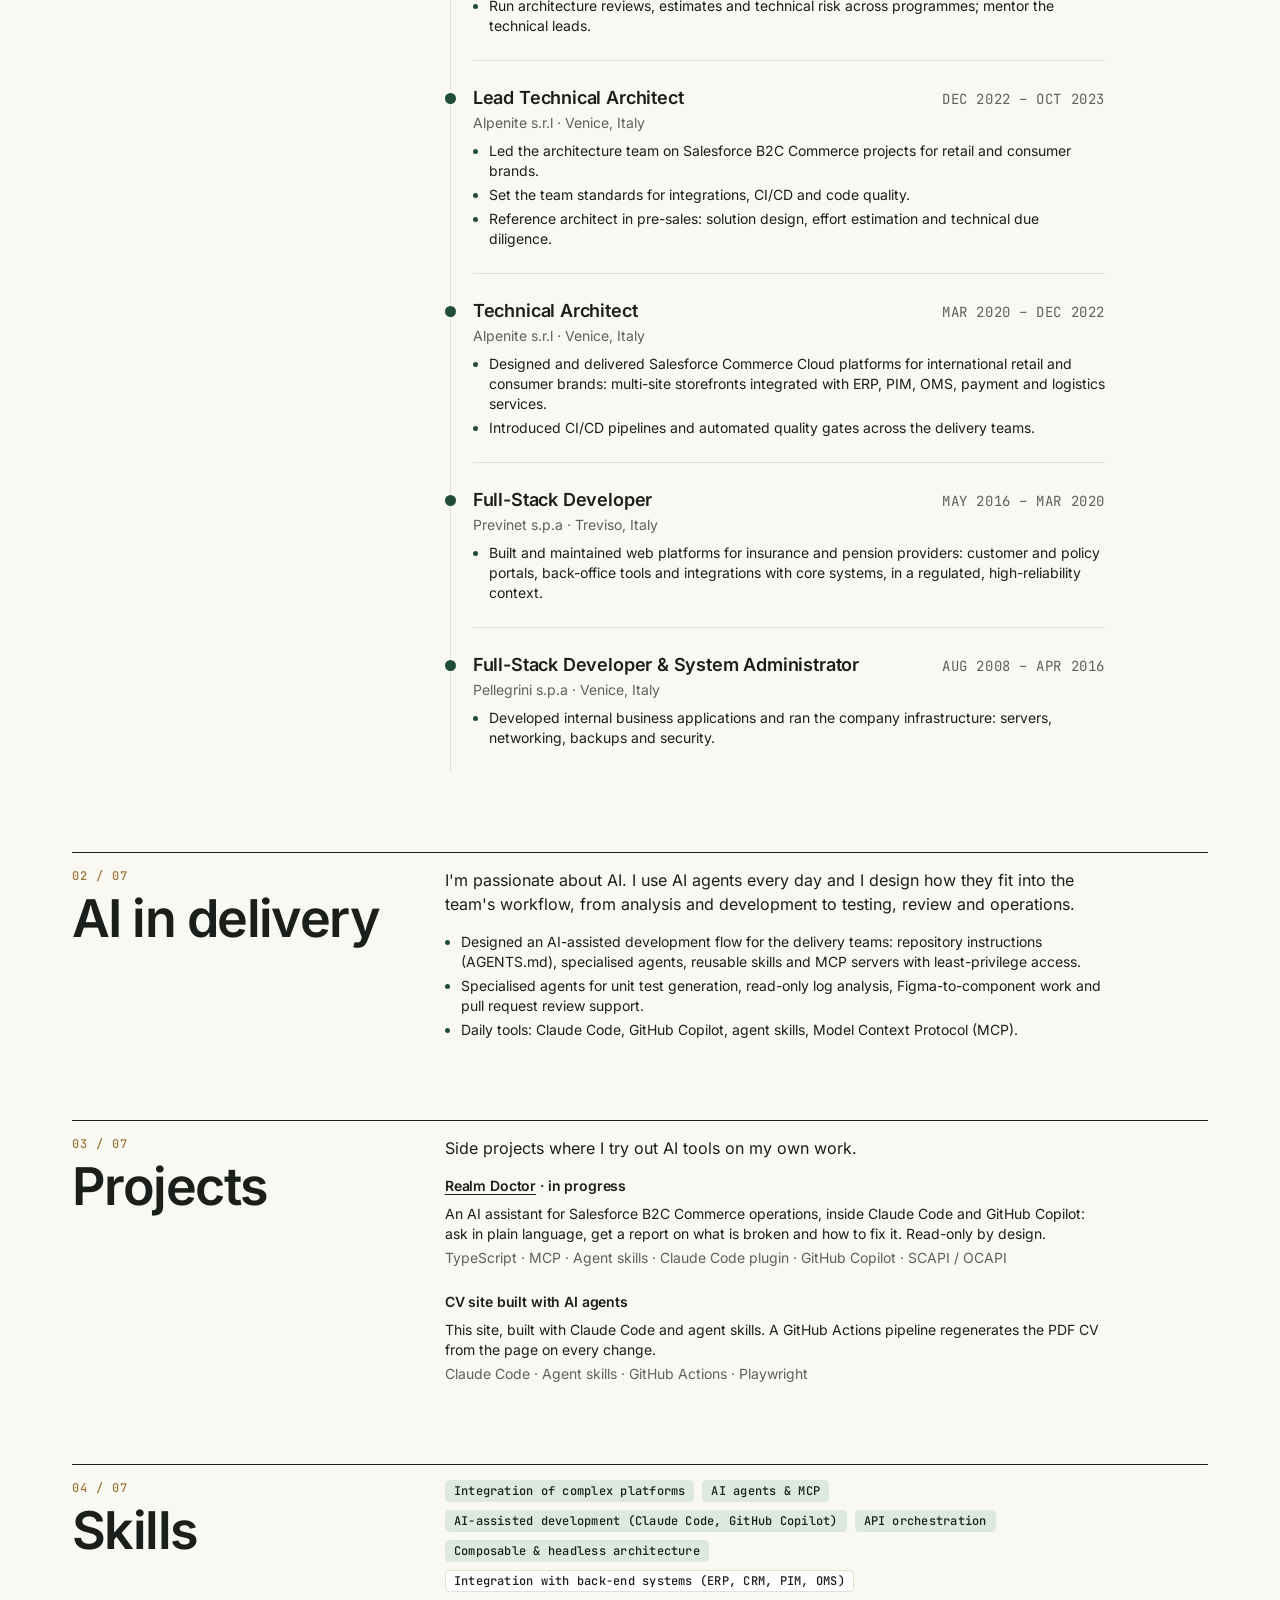
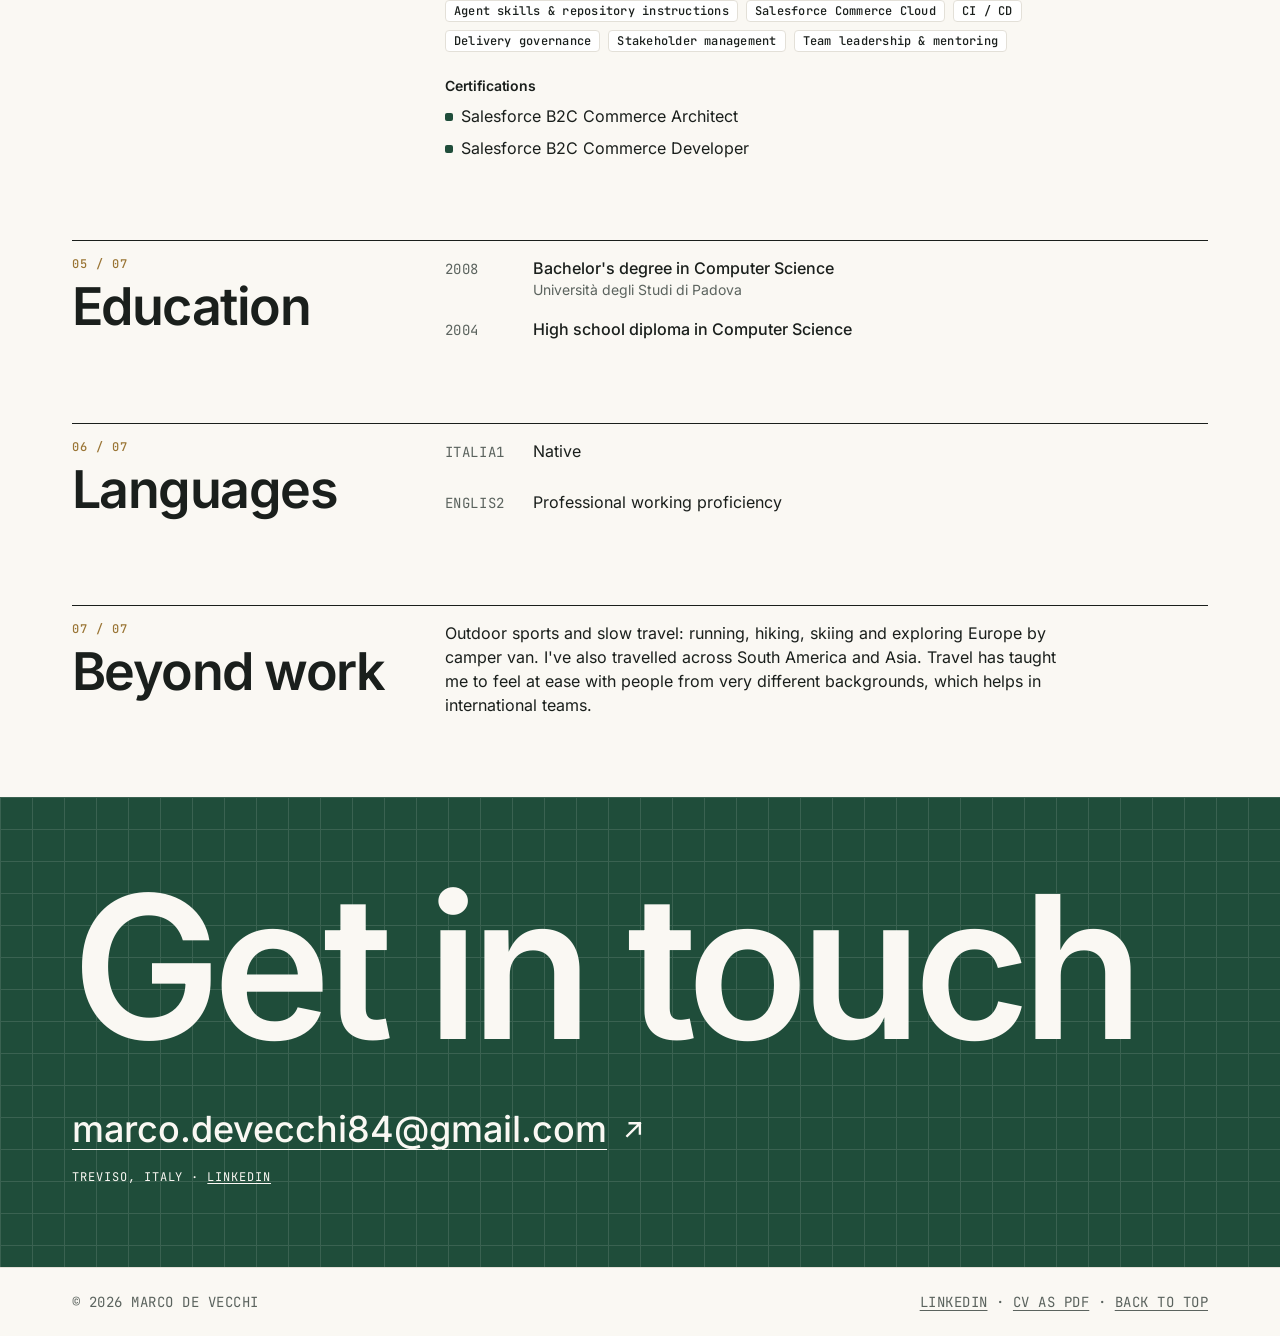
==== commit 35bfe477: "Redirect the old GitHub Pages host to www.marcodevecchi.org Co-Authored-By: Claude Sonnet 5.5 <norep" ====
--- a/index.html
+++ b/index.html
@@ -6,17 +6,19 @@
   <title>Marco De Vecchi — Senior Tech Architect</title>
   <meta name="description" content="Marco De Vecchi, Senior Tech Architect at Deloitte Digital. Designs platform architecture and integrations for international brands and brings AI agents into software delivery. 18 years in software.">
   <meta name="author" content="Marco De Vecchi">
+  <link rel="canonical" href="https://www.marcodevecchi.org/">
+  <script>if (location.hostname === "m-devecchi.github.io") location.replace("https://www.marcodevecchi.org/" + location.hash);</script>
   <meta property="og:title" content="Marco De Vecchi — Senior Tech Architect">
   <meta property="og:description" content="Senior Tech Architect at Deloitte Digital: platform architecture, integration and AI-assisted delivery.">
   <meta property="og:type" content="profile">
-  <meta property="og:url" content="https://m-devecchi.github.io/">
-  <meta property="og:image" content="https://m-devecchi.github.io/og.png">
+  <meta property="og:url" content="https://www.marcodevecchi.org/">
+  <meta property="og:image" content="https://www.marcodevecchi.org/og.png">
   <meta property="og:image:width" content="1200">
   <meta property="og:image:height" content="630">
   <meta name="twitter:card" content="summary_large_image">
   <meta name="twitter:title" content="Marco De Vecchi — Senior Tech Architect">
   <meta name="twitter:description" content="Senior Tech Architect at Deloitte Digital: platform architecture, integration and AI-assisted delivery.">
-  <meta name="twitter:image" content="https://m-devecchi.github.io/og.png">
+  <meta name="twitter:image" content="https://www.marcodevecchi.org/og.png">
   <meta name="theme-color" content="#FAF8F3" media="(prefers-color-scheme: light)">
   <meta name="theme-color" content="#141815" media="(prefers-color-scheme: dark)">
   <link rel="icon" href="data:image/svg+xml,%3Csvg xmlns='http://www.w3.org/2000/svg' viewBox='0 0 32 32'%3E%3Crect width='32' height='32' rx='4' fill='%231F4D3A'/%3E%3Ctext x='16' y='22' text-anchor='middle' font-family='Inter,system-ui,sans-serif' font-size='16' font-weight='600' fill='%23FAF8F3'%3EMD%3C/text%3E%3C/svg%3E">
@@ -31,7 +33,7 @@
     "name": "Marco De Vecchi",
     "jobTitle": "Senior Tech Architect",
     "email": "mailto:marco.devecchi84@gmail.com",
-    "url": "https://m-devecchi.github.io/",
+    "url": "https://www.marcodevecchi.org/",
     "sameAs": ["https://www.linkedin.com/in/marcodevecchi/"],
     "address": { "@type": "PostalAddress", "addressLocality": "Treviso", "addressCountry": "IT" },
     "worksFor": { "@type": "Organization", "name": "Deloitte Digital" },
@@ -74,7 +76,7 @@
         <ul class="print-contacts" aria-hidden="true">
           <li>Treviso, Italy</li>
           <li>marco.devecchi84@gmail.com</li>
-          <li>m-devecchi.github.io</li>
+          <li>www.marcodevecchi.org</li>
           <li>linkedin.com/in/marcodevecchi</li>
         </ul>
         <div class="hero-art" aria-hidden="true">
